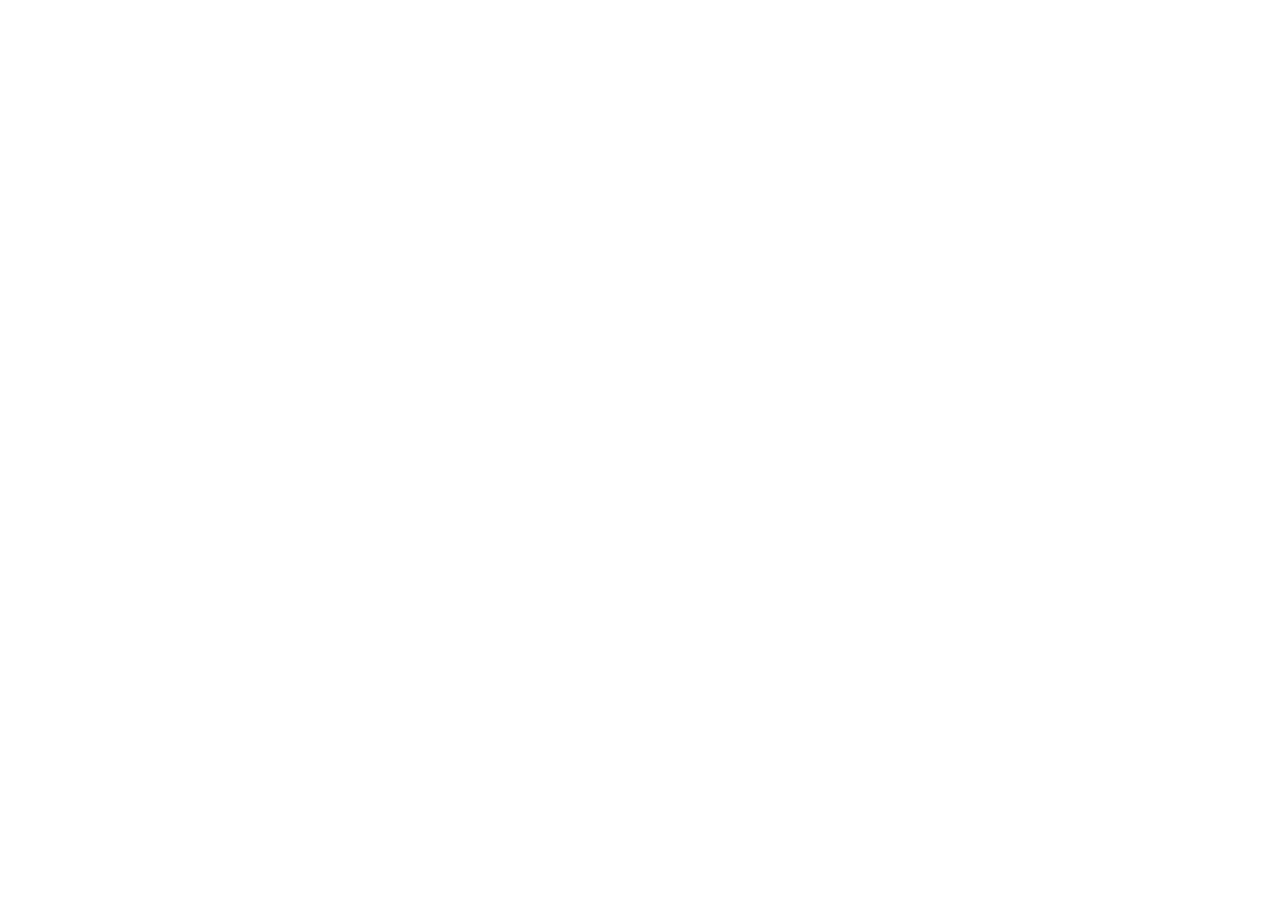
==== index.html @ 3bf23698 "Init : creation du depot, arborescence des fichiers et structure HTML de base" ====
<!DOCTYPE html>
<html lang="fr">

<head>
    <meta charset="UTF-8">
    <meta name="viewport" content="width=device-width, initial-scale=1.0">

    <title>AfriConnect Summit 2026</title>

    <!-- Google Fonts -->
    <link rel="preconnect" href="https://fonts.googleapis.com">
    <link rel="preconnect" href="https://fonts.gstatic.com" crossorigin>

    <link href="https://fonts.googleapis.com/css2?family=Space+Grotesk:wght@400;500;700&family=Inter:wght@300;400;500;600&display=swap" rel="stylesheet">

    <!-- Bootstrap Icons -->
    <link rel="stylesheet"
        href="https://cdn.jsdelivr.net/npm/bootstrap-icons@1.13.1/font/bootstrap-icons.min.css">

    <!-- CSS -->
    <link rel="stylesheet" href="css/style.css">
</head>

<body>

    <!-- Header -->
    <header>

    </header>

    <!-- Contenu principal -->
    <main>

    </main>

    <!-- Footer -->
    <footer>

    </footer>

    <!-- JavaScript -->
    <script src="js/main.js"></script>

</body>

</html>
---- css/style.css ----
/* Feuille de style du projet AfriConnect Summit */
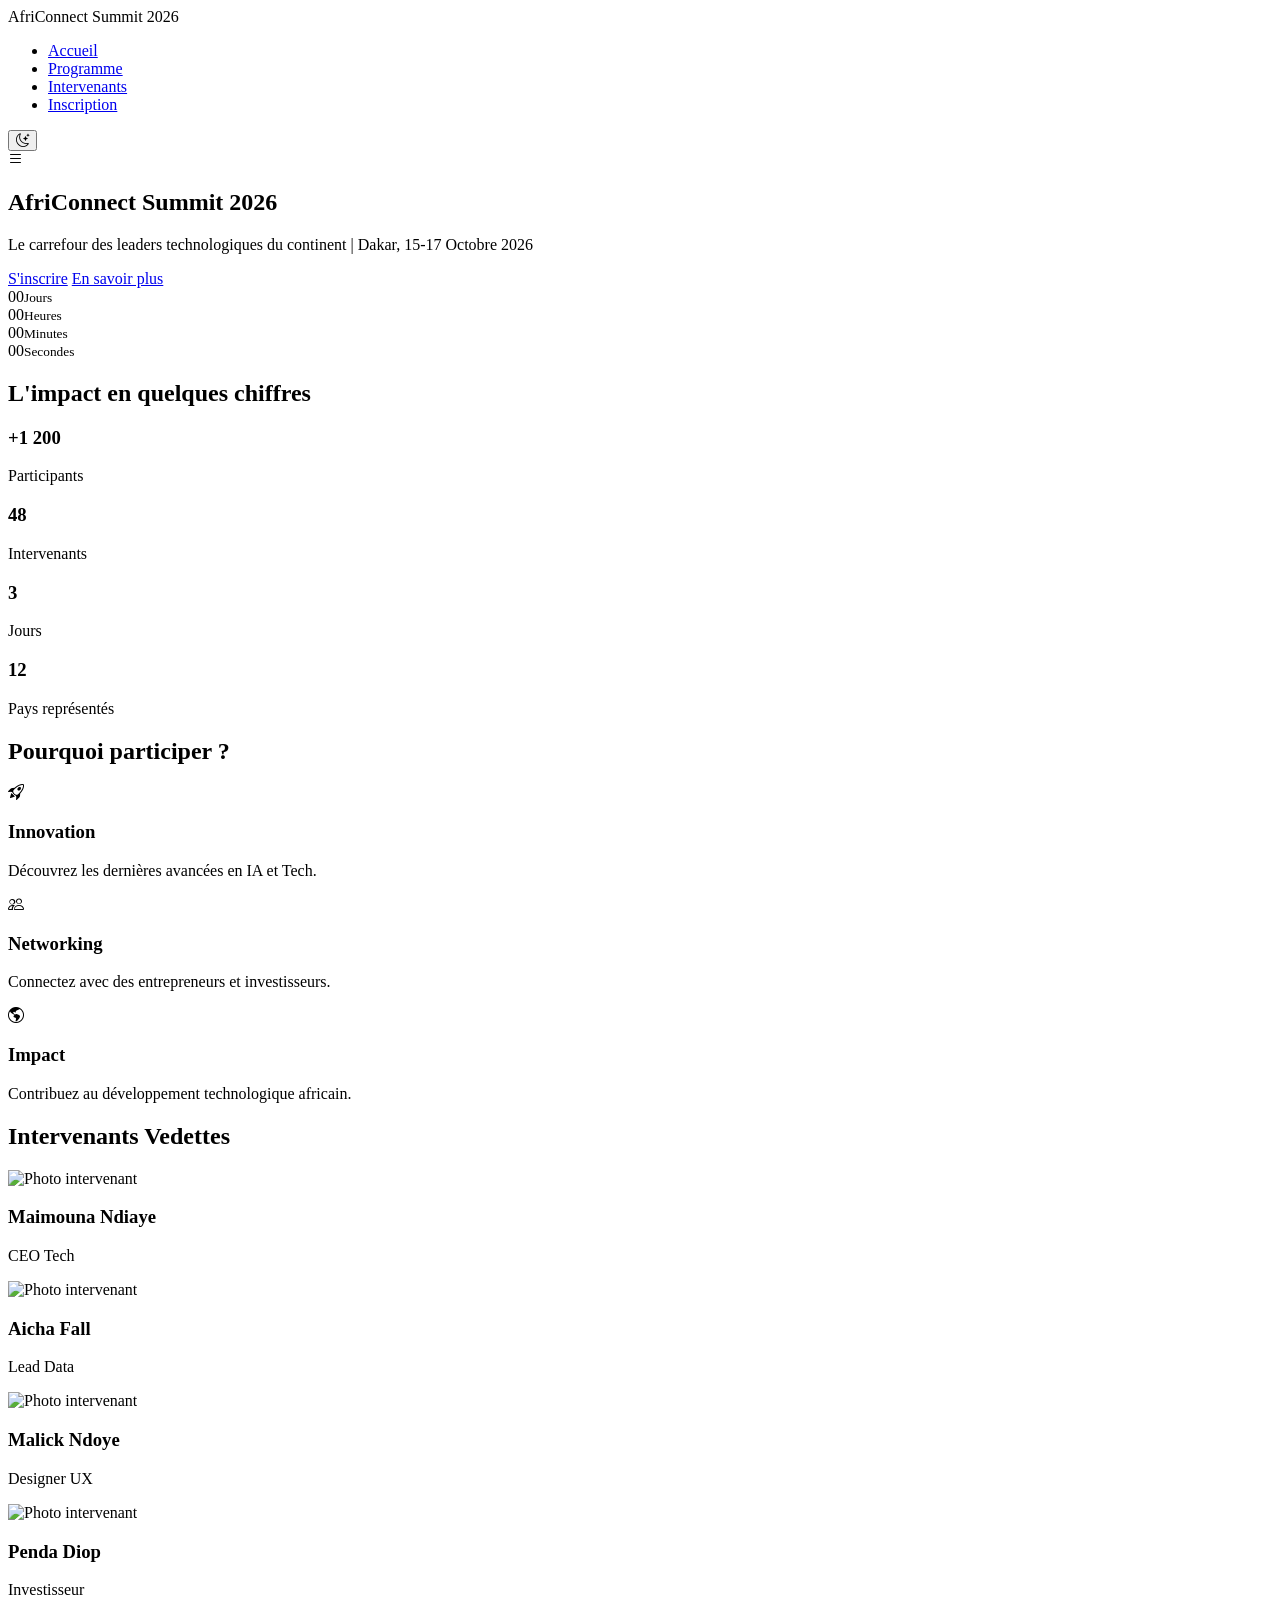
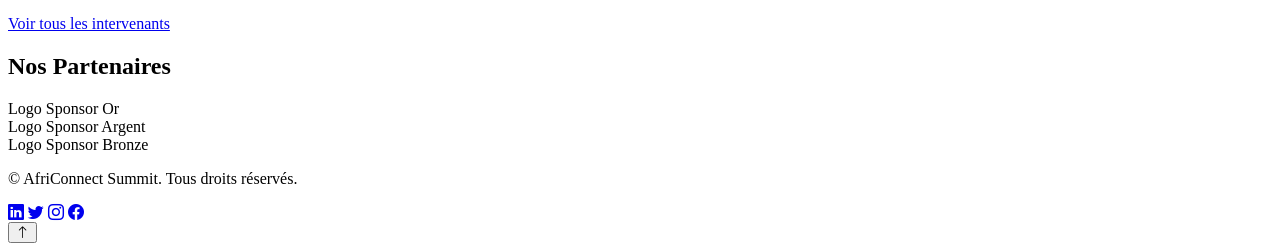
==== commit de4c00c5: "HTML : Structure complete des 4 pages avec section et contenu texte" ====
--- a/index.html
+++ b/index.html
@@ -1,46 +1,117 @@
 <!DOCTYPE html>
 <html lang="fr">
-
 <head>
     <meta charset="UTF-8">
     <meta name="viewport" content="width=device-width, initial-scale=1.0">
-
-    <title>AfriConnect Summit 2026</title>
-
-    <!-- Google Fonts -->
-    <link rel="preconnect" href="https://fonts.googleapis.com">
-    <link rel="preconnect" href="https://fonts.gstatic.com" crossorigin>
-
-    <link href="https://fonts.googleapis.com/css2?family=Space+Grotesk:wght@400;500;700&family=Inter:wght@300;400;500;600&display=swap" rel="stylesheet">
-
-    <!-- Bootstrap Icons -->
-    <link rel="stylesheet"
-        href="https://cdn.jsdelivr.net/npm/bootstrap-icons@1.13.1/font/bootstrap-icons.min.css">
-
-    <!-- CSS -->
+    <title>AfriConnect Summit 2026 | Accueil</title>
+    
+    <link href="https://fonts.googleapis.com/css2?family=Inter:wght@400;700&display=swap" rel="stylesheet">
+    
+    <link rel="stylesheet" href="https://cdn.jsdelivr.net/npm/bootstrap-icons@1.13.1/font/bootstrap-icons.min.css">
+    
     <link rel="stylesheet" href="css/style.css">
 </head>
-
 <body>
 
-    <!-- Header -->
     <header>
-
+        <nav>
+            <div class="logo">AfriConnect Summit 2026</div>
+            <ul class="nav-links">
+                <li><a href="index.html">Accueil</a></li>
+                <li><a href="programme.html">Programme</a></li>
+                <li><a href="intervenants.html">Intervenants</a></li>
+                <li><a href="contact.html">Inscription</a></li>
+            </ul>
+            <button id="theme-toggle" aria-label="Basculer le mode sombre"><i class="bi bi-moon-stars"></i></button>
+            <div class="hamburger" aria-label="Menu mobile"><i class="bi bi-list"></i></div>
+        </nav>
     </header>
 
-    <!-- Contenu principal -->
     <main>
+        <section id="hero">
+            <h1>AfriConnect Summit 2026</h1>
+            <p>Le carrefour des leaders technologiques du continent | Dakar, 15-17 Octobre 2026</p>
+            <div class="cta-group">
+                <a href="contact.html" class="btn">S'inscrire</a>
+                <a href="#about" class="btn-outline">En savoir plus</a>
+            </div>
+            <div id="countdown" class="countdown-grid">
+                <div class="time-unit"><span id="days">00</span><small>Jours</small></div>
+                <div class="time-unit"><span id="hours">00</span><small>Heures</small></div>
+                <div class="time-unit"><span id="minutes">00</span><small>Minutes</small></div>
+                <div class="time-unit"><span id="seconds">00</span><small>Secondes</small></div>
+            </div>
+        </section>
 
+        <section id="stats">
+            <h2>L'impact en quelques chiffres</h2>
+            <div class="stats-grid">
+                <article class="stat-item"><h3 data-target="1200">+1 200</h3><p>Participants</p></article>
+                <article class="stat-item"><h3 data-target="48">48</h3><p>Intervenants</p></article>
+                <article class="stat-item"><h3 data-target="3">3</h3><p>Jours</p></article>
+                <article class="stat-item"><h3 data-target="12">12</h3><p>Pays représentés</p></article>
+            </div>
+        </section>
+
+        <section id="about">
+            <h2>Pourquoi participer ?</h2>
+            <div class="about-flex">
+                <article>
+                    <i class="bi bi-rocket-takeoff"></i>
+                    <h3>Innovation</h3>
+                    <p>Découvrez les dernières avancées en IA et Tech.</p>
+                </article>
+                <article>
+                    <i class="bi bi-people"></i>
+                    <h3>Networking</h3>
+                    <p>Connectez avec des entrepreneurs et investisseurs.</p>
+                </article>
+                <article>
+                    <i class="bi bi-globe-americas"></i>
+                    <h3>Impact</h3>
+                    <p>Contribuez au développement technologique africain.</p>
+                </article>
+            </div>
+        </section>
+
+        <section id="speakers">
+            <h2>Intervenants Vedettes</h2>
+            <div class="speakers-grid">
+                <article class="speaker-card"><img src="images/spk1.jpg" alt="Photo intervenant"><h3>Maimouna Ndiaye</h3><p>CEO Tech</p></article>
+                <article class="speaker-card"><img src="images/spk2.jpg" alt="Photo intervenant"><h3>Aicha Fall</h3><p>Lead Data</p></article>
+                <article class="speaker-card"><img src="images/spk3.jpg" alt="Photo intervenant"><h3>Malick Ndoye</h3><p>Designer UX</p></article>
+                <article class="speaker-card"><img src="images/spk4.jpg" alt="Photo intervenant"><h3>Penda Diop</h3><p>Investisseur</p></article>
+            </div>
+            <a href="intervenants.html" class="btn">Voir tous les intervenants</a>
+        </section>
+
+        <section id="sponsors">
+            <h2>Nos Partenaires</h2>
+            <div class="sponsors-list">
+                <div class="level-gold">Logo Sponsor Or</div>
+                <div class="level-silver">Logo Sponsor Argent</div>
+                <div class="level-bronze">Logo Sponsor Bronze</div>
+            </div>
+        </section>
     </main>
 
-    <!-- Footer -->
     <footer>
+    <div class="footer-content">
+        <p>&copy; <span id="year"></span> AfriConnect Summit. Tous droits réservés.</p>
+        
+        <div class="social-links">
+            <a href="#"><i class="bi bi-linkedin" aria-label="LinkedIn"></i></a>
+            <a href="#"><i class="bi bi-twitter" aria-label="Twitter"></i></a>
+            <a href="#"><i class="bi bi-instagram" aria-label="Instagram"></i></a>
+            <a href="#"><i class="bi bi-facebook" aria-label="Facebook"></i></a>
+        </div>
+        
+        <button id="back-to-top" aria-label="Retour en haut">
+            <i class="bi bi-arrow-up"></i>
+        </button>
+    </div>
+</footer>
 
-    </footer>
-
-    <!-- JavaScript -->
     <script src="js/main.js"></script>
-
 </body>
-
 </html>
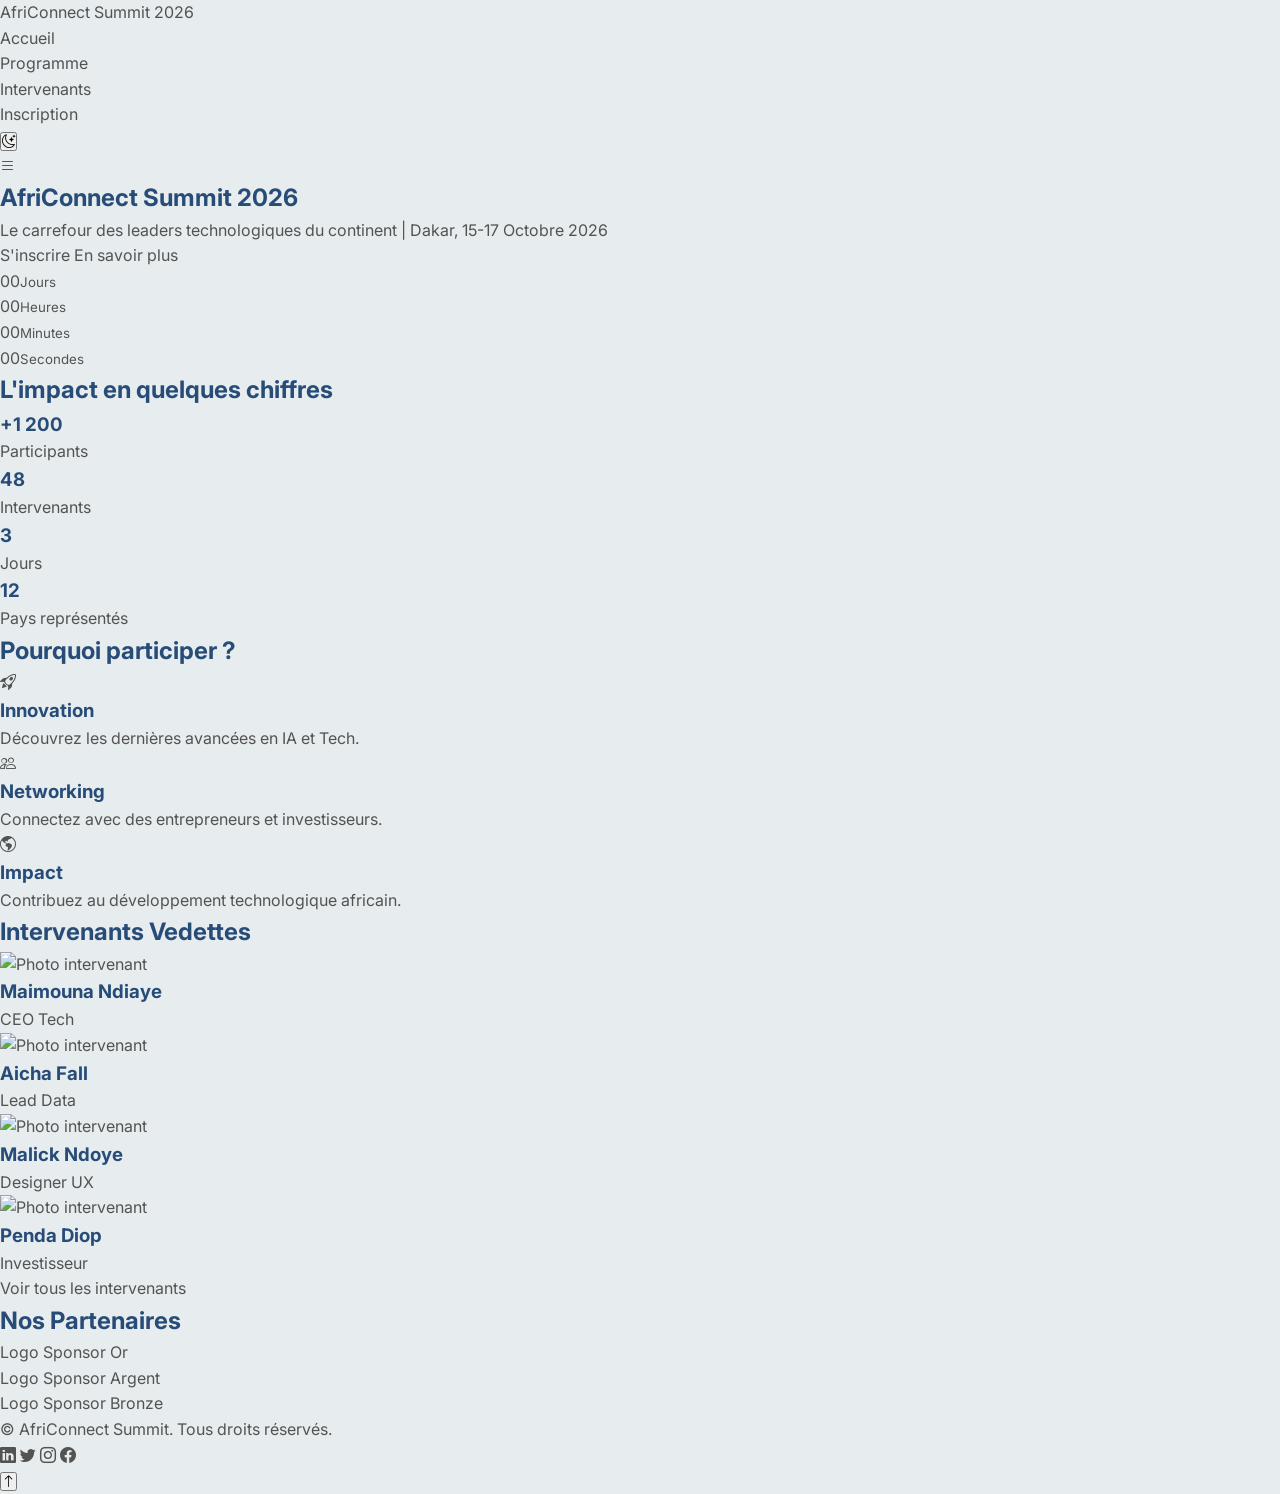
==== commit 240109c9: "css : Configuration du design système (Variables, Reset, Typographie)" ====
--- a/index.html
+++ b/index.html
@@ -5,7 +5,9 @@
     <meta name="viewport" content="width=device-width, initial-scale=1.0">
     <title>AfriConnect Summit 2026 | Accueil</title>
     
-    <link href="https://fonts.googleapis.com/css2?family=Inter:wght@400;700&display=swap" rel="stylesheet">
+    <link rel="preconnect" href="https://fonts.googleapis.com">
+<link rel="preconnect" href="https://fonts.gstatic.com" crossorigin>
+<link href="https://fonts.googleapis.com/css2?family=Inter:wght@400;600&family=Outfit:wght@400;700&display=swap" rel="stylesheet">
     
     <link rel="stylesheet" href="https://cdn.jsdelivr.net/npm/bootstrap-icons@1.13.1/font/bootstrap-icons.min.css">
     
--- a/css/style.css
+++ b/css/style.css
@@ -1 +1,46 @@
-/* Feuille de style du projet AfriConnect Summit */+
+/* 1. VARIABLES : Centralisation des couleurs et styles */
+:root {
+    --primary-color: #a3cef1;    /* Bleu principal (carte)*/
+    --secondary-color: #274C77;  /* Gris très foncé (titres) */
+    --text-color: #535452;       /* Gris texte standard */
+    --bg-color: #e7ecef;         /* Fond page */
+   --rayon-bordure: 20px;       /* Arrondi des éléments */
+    --font-heading: 'Outfit', sans-serif;
+    --font-body: 'Inter', sans-serif;
+}
+
+/* 2. RESET CSS : Nettoyage des comportements par défaut */
+* {
+    margin: 0;
+    padding: 0;
+    box-sizing: border-box;
+}
+
+/* 3. TYPOGRAPHIE & BASE : Style global du site */
+body {
+    font-family: var(--font-body);
+    color: var(--text-color);
+    background-color: var(--bg-color);
+    line-height: 1.6;
+}
+
+h1, h2, h3 {
+    color: var(--secondary-color);
+}
+
+ul {
+    list-style: none;
+}
+
+a {
+    text-decoration: none;
+    color: inherit;
+}
+
+/* 4. UTILS : Container pour centrer le contenu proprement */
+.container {
+    max-width: 1200px;
+    margin: 0 auto;
+    padding: 0 20px;
+}
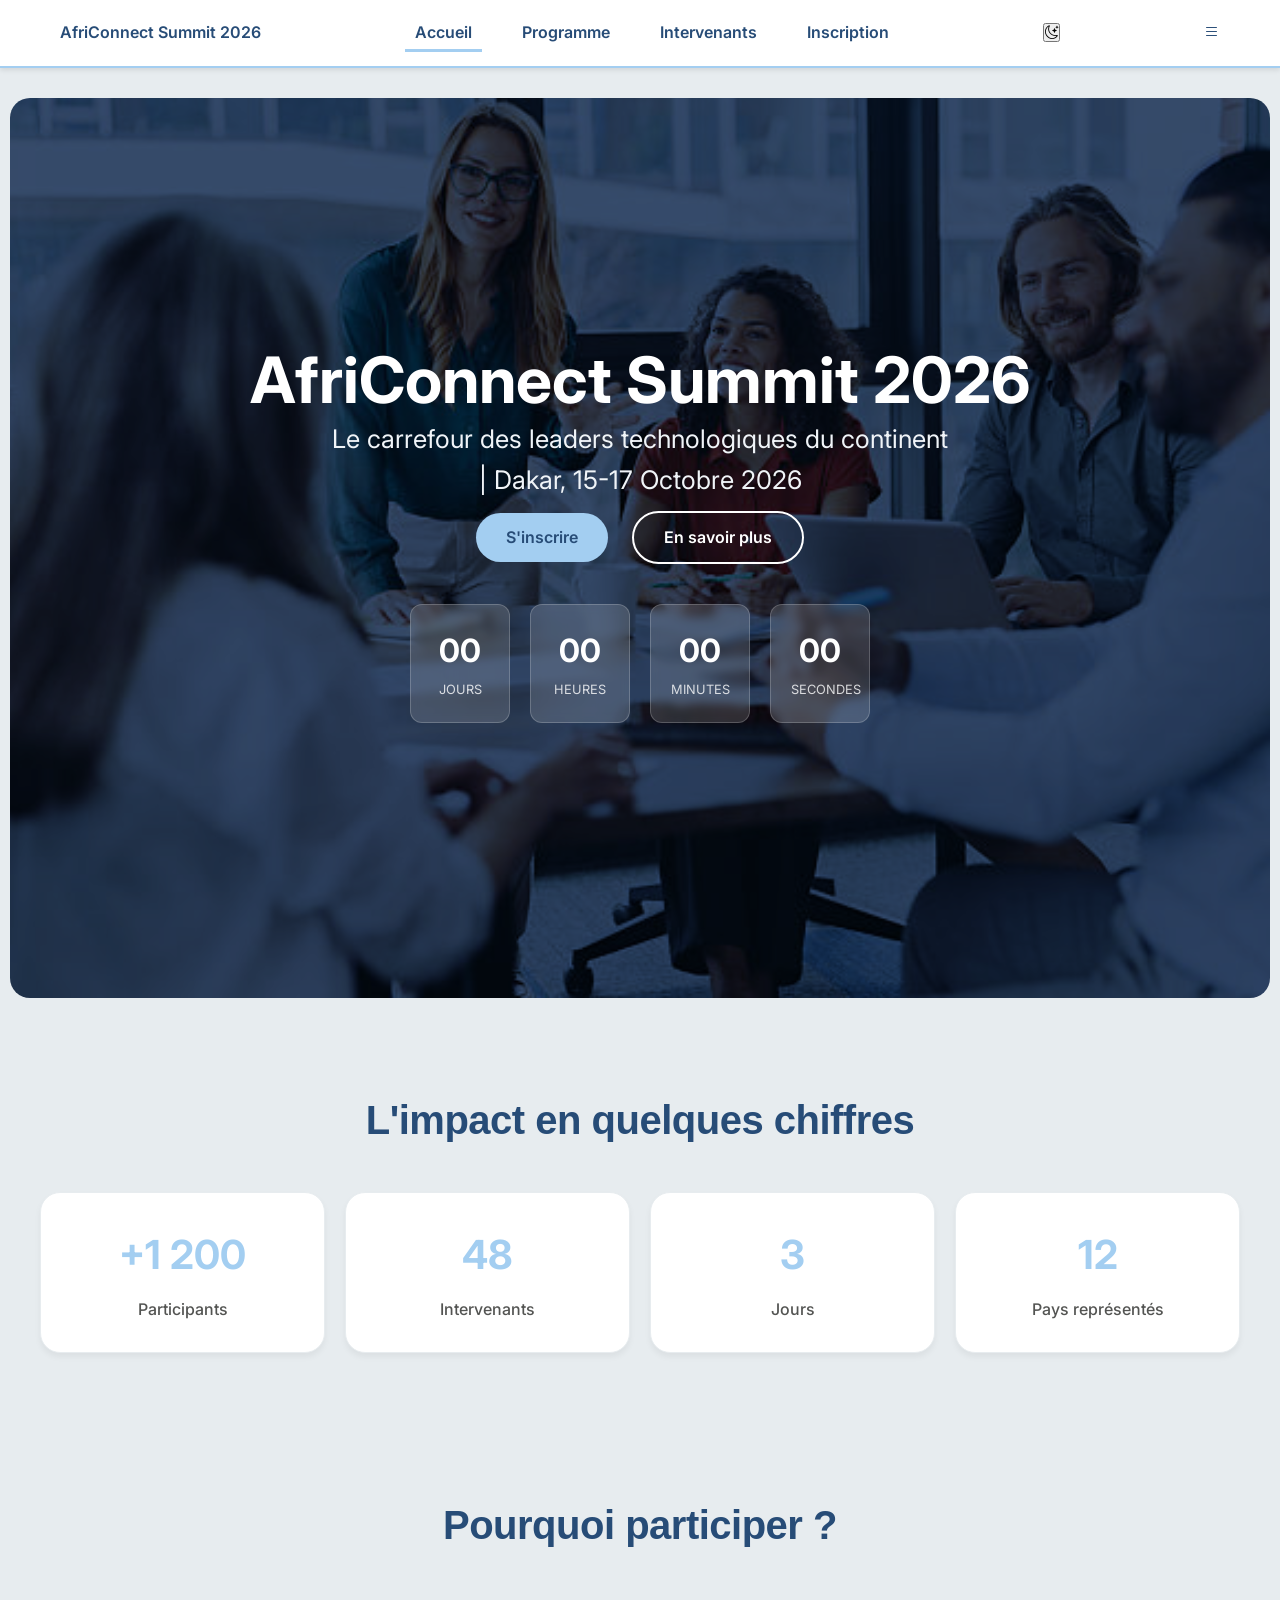
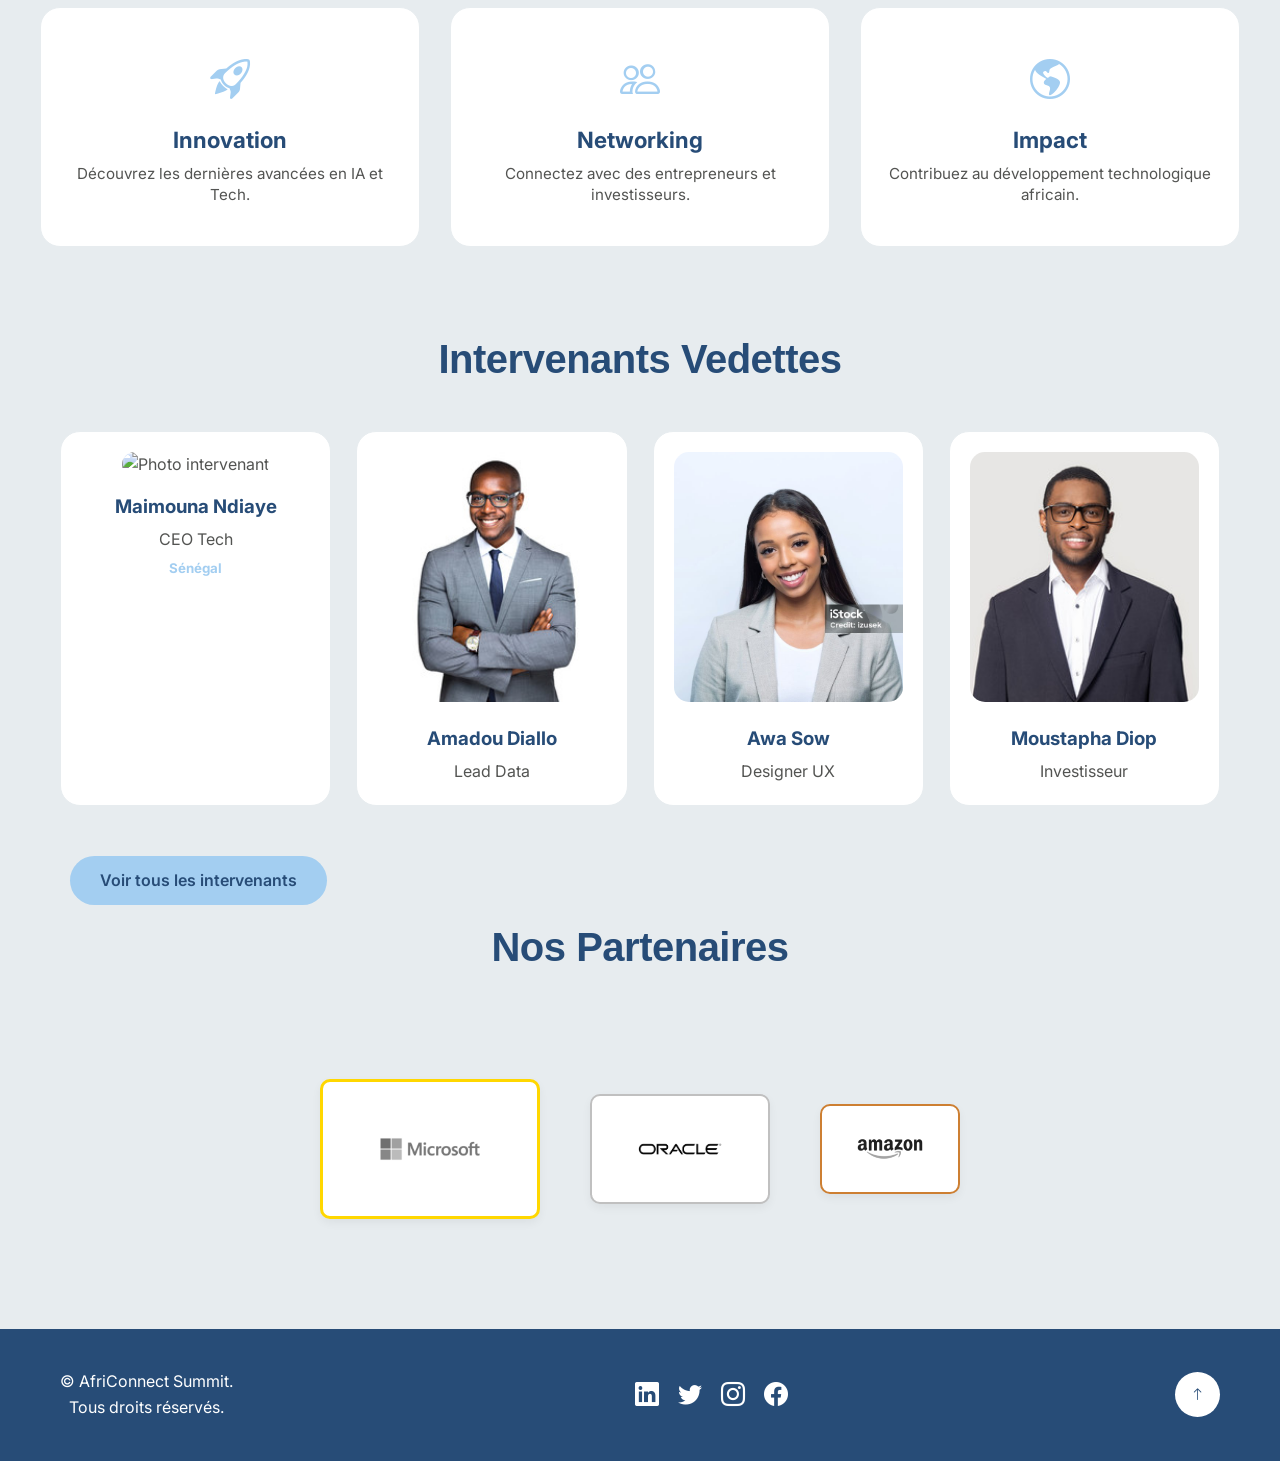
==== commit 5a13d5f9: "css : Mise en page de la page d'accueil (navbar,hero,section,footer)" ====
--- a/index.html
+++ b/index.html
@@ -16,10 +16,10 @@
 <body>
 
     <header>
-        <nav>
+        <nav class="container">
             <div class="logo">AfriConnect Summit 2026</div>
             <ul class="nav-links">
-                <li><a href="index.html">Accueil</a></li>
+                <li><a href="index.html" class="active">Accueil</a></li>
                 <li><a href="programme.html">Programme</a></li>
                 <li><a href="intervenants.html">Intervenants</a></li>
                 <li><a href="contact.html">Inscription</a></li>
@@ -30,9 +30,9 @@
     </header>
 
     <main>
-        <section id="hero">
+        <section class="hero" >
             <h1>AfriConnect Summit 2026</h1>
-            <p>Le carrefour des leaders technologiques du continent | Dakar, 15-17 Octobre 2026</p>
+            <p>Le carrefour des leaders technologiques du continent <br>| Dakar, 15-17 Octobre 2026</p>
             <div class="cta-group">
                 <a href="contact.html" class="btn">S'inscrire</a>
                 <a href="#about" class="btn-outline">En savoir plus</a>
@@ -45,7 +45,7 @@
             </div>
         </section>
 
-        <section id="stats">
+        <section id="stats" class="container">
             <h2>L'impact en quelques chiffres</h2>
             <div class="stats-grid">
                 <article class="stat-item"><h3 data-target="1200">+1 200</h3><p>Participants</p></article>
@@ -54,8 +54,9 @@
                 <article class="stat-item"><h3 data-target="12">12</h3><p>Pays représentés</p></article>
             </div>
         </section>
+<!-- Pourquoi participer -->
 
-        <section id="about">
+        <section id="about" class="container">
             <h2>Pourquoi participer ?</h2>
             <div class="about-flex">
                 <article>
@@ -76,41 +77,49 @@
             </div>
         </section>
 
-        <section id="speakers">
+<!--Intervenants Vedettes-->
+        <section id="speakers" class="container">
             <h2>Intervenants Vedettes</h2>
             <div class="speakers-grid">
-                <article class="speaker-card"><img src="images/spk1.jpg" alt="Photo intervenant"><h3>Maimouna Ndiaye</h3><p>CEO Tech</p></article>
-                <article class="speaker-card"><img src="images/spk2.jpg" alt="Photo intervenant"><h3>Aicha Fall</h3><p>Lead Data</p></article>
-                <article class="speaker-card"><img src="images/spk3.jpg" alt="Photo intervenant"><h3>Malick Ndoye</h3><p>Designer UX</p></article>
-                <article class="speaker-card"><img src="images/spk4.jpg" alt="Photo intervenant"><h3>Penda Diop</h3><p>Investisseur</p></article>
+                <article class="speaker-card"><img src="images/maimounaNdiaye.jpg" alt="Photo intervenant"><h3>Maimouna Ndiaye</h3><p>CEO Tech</p><small>Sénégal</small></article>
+                <article class="speaker-card"><img src="images/AmadouDiallo.jpg" alt="Photo intervenant"><h3>Amadou Diallo</h3><p>Lead Data</p></article>
+                <article class="speaker-card"><img src="images/AwaSow.jpg" alt="Photo intervenant"><h3>Awa Sow</h3><p>Designer UX</p></article>
+                <article class="speaker-card"><img src="images/MoustaphaDiop.jpg" alt="Photo intervenant"><h3>Moustapha Diop</h3><p>Investisseur</p></article>
             </div>
             <a href="intervenants.html" class="btn">Voir tous les intervenants</a>
         </section>
-
-        <section id="sponsors">
-            <h2>Nos Partenaires</h2>
-            <div class="sponsors-list">
-                <div class="level-gold">Logo Sponsor Or</div>
-                <div class="level-silver">Logo Sponsor Argent</div>
-                <div class="level-bronze">Logo Sponsor Bronze</div>
-            </div>
-        </section>
+<section id="sponsors" class="container">
+    <h2>Nos Partenaires</h2>
+    <div class="sponsors-flex">
+        <div class="sponsor-item gold"><img src="images/sponsor-gold.png" alt="Or"></div>
+        <div class="sponsor-item silver"><img src="images/sponsor-argent.png" alt="Argent"></div>
+        <div class="sponsor-item bronze"><img src="images/sponsor-bronze.png" alt="Bronze"></div>
+    </div>
+</section>
     </main>
 
     <footer>
-    <div class="footer-content">
-        <p>&copy; <span id="year"></span> AfriConnect Summit. Tous droits réservés.</p>
+    <div class="footer-content container">
         
-        <div class="social-links">
-            <a href="#"><i class="bi bi-linkedin" aria-label="LinkedIn"></i></a>
-            <a href="#"><i class="bi bi-twitter" aria-label="Twitter"></i></a>
-            <a href="#"><i class="bi bi-instagram" aria-label="Instagram"></i></a>
-            <a href="#"><i class="bi bi-facebook" aria-label="Facebook"></i></a>
+        <div class="footer-col">
+            <p>&copy; <span id="year"></span> AfriConnect Summit.<br>Tous droits réservés.</p>
         </div>
-        
-        <button id="back-to-top" aria-label="Retour en haut">
-            <i class="bi bi-arrow-up"></i>
-        </button>
+
+        <div class="footer-col">
+            <div class="social-links">
+                <a href="#"><i class="bi bi-linkedin"></i></a>
+                <a href="#"><i class="bi bi-twitter"></i></a>
+                <a href="#"><i class="bi bi-instagram"></i></a>
+                <a href="#"><i class="bi bi-facebook"></i></a>
+            </div>
+        </div>
+
+        <div class="footer-col">
+            <button id="back-to-top" aria-label="Retour en haut">
+                <i class="bi bi-arrow-up"></i>
+            </button>
+        </div>
+
     </div>
 </footer>
 
--- a/css/style.css
+++ b/css/style.css
@@ -1,4 +1,3 @@
-
 /* 1. VARIABLES : Centralisation des couleurs et styles */
 :root {
     --primary-color: #a3cef1;    /* Bleu principal (carte)*/
@@ -41,6 +40,440 @@
 /* 4. UTILS : Container pour centrer le contenu proprement */
 .container {
     max-width: 1200px;
+    margin: 0 auto; /* C'est cette ligne qui centre tout ! */
+    padding: 0 20px; /* C'est cette ligne qui évite que le texte colle au bord sur mobile */
+}
+/* COMMIT 4 : Mise en page complète (Header, Sections, Grilles) */
+
+/* 1. LAYOUT : Centrage automatique */
+.container {
+    max-width: 1200px;
     margin: 0 auto;
     padding: 0 20px;
+}
+
+/* 2. HEADER : Menu horizontal */
+header {
+    background:  white;
+    Color: var(--secondary-color);
+    padding: 20px 0;
+    box-shadow: 0 2px 5px rgba(0,0,0,0.1);
+}
+
+header nav {
+    display: flex;
+    justify-content: space-between;
+    align-items: center;
+    font-weight: 600;
+}
+header {
+    border-bottom: 2px solid var(--primary-color);
+}
+
+.nav-links {
+    display: flex;
+    gap: 30px;
+}
+.nav-links a {
+    position: relative;
+    padding: 10px;
+    z-index: 1;
+}
+
+.nav-links a::before {
+    content: "";
+    position: absolute;
+    bottom: 0;
+    left: 0;
+    width: 0%; /* Au repos, le trait est invisible */
+    height: 3px;
+    background-color: var(--primary-color);
+    transition: width 0.4s ease; /* L'animation est fluide */
+}
+
+.nav-links a:hover::before, 
+.nav-links a.active::before {
+    width: 100%; /* Le trait s'étend sur toute la largeur */
+}
+/* 3. HERO : Bannière principale */
+.hero {
+    /* 1. L'image de fond */
+    background-image: url('../images/image9.jpg'); /* Mets ici le chemin vers l' image */
+    background-size: cover;          /* L'image couvre tout l'espace sans être déformée */
+    background-position: center;     /* Centre l'image dans le bloc */
+    background-repeat: no-repeat;
+    
+    /* 2. Assombrir l'image pour que le texte blanc soit lisible */
+    background-blend-mode: overlay;
+    background-color: rgba(10, 23, 43, 0.85); /* le bleu sombre, 70% d'opacité */
+    
+    /* 3. Hauteur plein écran */
+    min-height: 100vh;
+    display: flex;
+    flex-direction: column;
+    justify-content: center;
+    align-items: center;
+    color: white;
+    text-align: center;
+    margin: 30px  10px;
+    border-radius: 20px;
+}
+
+.hero h1 {
+    font-size: 4rem;     /* Un titre bien grand pour l'impact */
+    color: white;        /* En blanc pour contraster avec le bleu */
+    margin-bottom: 0;
+     line-height: 1.2;  /* Pour que le titre ne soit pas trop serré */
+}
+
+.hero p {
+    color: #f0f4f8;      /* Un blanc cassé pour le sous-titre, c'est plus doux */
+    font-size: 1.6rem;
+}
+
+/* 4. GRILLES : Alignement horizontal des éléments */
+
+/* Stats (4 colonnes) */
+.stats-grid {
+    display: grid;
+    grid-template-columns: repeat(4, 1fr);
+    gap: 20px;
+    margin-top: 20px;
+}
+
+/* Pourquoi participer (3 colonnes) */
+.about-flex {
+    display: grid;
+    grid-template-columns: repeat(3, 1fr);
+    gap: 30px;
+}
+
+/* Intervenants (4 colonnes) */
+.speakers-grid {
+    display: grid;
+    grid-template-columns: repeat(4, 1fr);
+    gap: 20px;
+    margin: 20px 0;
+}
+.speakers-grid img {
+    width: 100%;
+    border-radius: var(--rayon-bordure);
+}
+
+/* 5. FOOTER */
+footer {
+    background-color: var(--secondary-color);
+    color: white;
+    padding: 40px 0;
+    text-align: center;
+}
+/* Style commun aux deux boutons */
+.btn, .btn-outline {
+    display: inline-block;
+    padding: 12px 30px;
+    margin: 10px;
+    border-radius: 30px; /* C'est ce qui fait la forme arrondie */
+    text-decoration: none;
+    font-weight: 600;
+    transition: 0.3s; /* Rend l'effet de survol fluide */
+}
+
+/* Bouton "S'inscrire" (Plein) */
+.btn {
+    background-color: var(--primary-color);
+    color: var(--secondary-color);
+    
+}
+
+/* Effet au survol pour le bouton plein */
+.btn:hover {
+    background-color: var(--secondary-color);
+    color: white;
+    transform: translateY(-3px); /* Le bouton monte légèrement au survol */
+}
+
+/* Bouton "En savoir plus" (Contour uniquement) */
+.btn-outline {
+    background-color: transparent;
+    border: 2px solid white;
+    color: white;
+}
+
+/* Effet au survol pour le bouton contour */
+.btn-outline:hover {
+    background-color: white;
+    color: var(--secondary-color);
+}
+/* Conteneur principal du compteur */
+.countdown-grid {
+    display: flex;
+    justify-content: center; /* Centre les éléments */
+    gap: 20px;               /* Espace entre les 4 blocs */
+    margin: 30px 0;          /* Espace en haut et en bas */
+}
+
+/* Chaque bloc individuel (00 Jours, etc.) */
+.time-unit {
+    background: rgba(255, 255, 255, 0.15); /* Fond semi-transparent élégant */
+    backdrop-filter: blur(5px);            /* Effet de verre dépoli */
+    padding: 20px;
+    border-radius: 12px;
+    text-align: center;
+    width: 100px;                          /* Largeur fixe pour que ce soit aligné */
+    border: 1px solid rgba(255, 255, 255, 0.2);
+}
+
+/* Le chiffre (ex: 00) */
+.time-unit span {
+    display: block;
+    font-size: 2rem;
+    font-weight: bold;
+    color: white;
+}
+
+/* Le texte en dessous (ex: Jours) */
+.time-unit small {
+    font-size: 0.8rem;
+    color: rgba(255, 255, 255, 0.8);
+    text-transform: uppercase;
+}
+/* 1. Titre de section */
+#stats {
+    padding: 60px 0;
+    text-align: center;
+}
+
+#stats h2 {
+    margin-bottom: 40px;
+    font-size: 2.5rem;
+}
+
+/* 2. La grille */
+.stats-grid {
+    display: grid;
+    grid-template-columns: repeat(4, 1fr); /* 4 colonnes */
+    gap: 20px;
+}
+
+/* 3. Les cartes (stat-item) */
+.stat-item {
+    background: white;
+    padding: 30px;
+    border-radius: var(--rayon-bordure);
+    border: 1px solid #e7ecef;
+    box-shadow: 0 4px 6px rgba(0,0,0,0.05);
+    transition: transform 0.3s ease;
+}
+
+.stat-item:hover {
+    transform: translateY(-10px);
+    border-color: var(--primary-color);
+}
+
+.stat-item h3 {
+    font-size: 2.5rem;
+    color: var(--primary-color);
+    margin-bottom: 10px;
+}
+
+.stat-item p {
+    font-size: 1rem;
+    color: var(--text-color);
+    font-weight: 500;
+}
+/* Style pour la section Pourquoi Participer */
+#about {
+    padding: 80px 0;
+    text-align: center;
+}
+
+#about h2 {
+    margin-bottom: 50px;
+}
+
+/* La mise en page Flexbox */
+.about-flex {
+    display: flex;
+    justify-content: space-between;
+    gap: 30px;
+}
+
+/* Chaque carte */
+.about-flex article {
+    flex: 1; /* Chaque carte prend 1/3 de l'espace */
+    padding: 40px 20px;
+    background: white;
+    border-radius: var(--rayon-bordure);
+    border: 1px solid #e7ecef;
+    transition: 0.3s;
+}
+
+/* Style des icônes Bootstrap */
+.about-flex article i {
+    font-size: 3rem;
+    color: var(--primary-color);
+    margin-bottom: 20px;
+    display: block;
+}
+
+/* Effet au survol */
+.about-flex article:hover {
+    transform: translateY(-10px);
+    box-shadow: 0 15px 30px rgba(0,0,0,0.1);
+    border-color: var(--primary-color);
+}
+h2 {
+    font-family: var(--font-heading); /* Utilise la police de titres */
+    font-size: 2.5rem;               /* Augmente la taille (40px) */
+    color: var(--secondary-color);   /* Utilise la couleur de titre */
+    text-align: center;              /* Assure le centrage */
+    margin-bottom: 40px;             /* Donne de l'espace sous le titre */
+    letter-spacing: -0.5px;          /* Un rendu plus moderne et serré */
+}
+/* 1. Style des icônes : On réduit la marge du bas pour remonter le titre */
+.about-flex article i {
+    font-size: 2.5rem; /* Un tout petit peu plus petit pour mieux s'intégrer */
+    color: var(--primary-color);
+    margin-bottom: 10px; /* Réduit de 20px à 10px pour coller au h3 */
+    display: block;
+}
+
+/* 2. Style du h3 : On l'agrandit pour qu'il soit plus percutant */
+.about-flex article h3 {
+    font-size: 1.4rem; /* Augmenté pour donner plus de poids */
+    color: var(--secondary-color);
+    margin-bottom: 5px; /* Très peu d'espace avec le paragraphe en dessous */
+}
+
+/* 3. Style du paragraphe : On ajuste la hauteur de ligne */
+.about-flex article p {
+    font-size: 0.95rem;
+    line-height: 1.4; /* Plus serré pour un look plus compact */
+    color: var(--text-color);
+}
+/* Grille de 4 colonnes */
+.speakers-grid {
+    display: grid;
+    grid-template-columns: repeat(4, 1fr);
+    gap: 25px;
+    margin: 40px 0;
+}
+
+/* Style de la carte */
+.speaker-card {
+    background: white;
+    padding: 20px;
+    border-radius: var(--rayon-bordure);
+    text-align: center;
+    border: 1px solid #e7ecef;
+    transition: 0.3s;
+}
+
+/* Effet Hover (Zoom léger et ombre) */
+.speaker-card:hover {
+    transform: scale(1.05);
+    box-shadow: 0 15px 30px rgba(0,0,0,0.1);
+}
+
+/* Images arrondies */
+.speaker-card img {
+    width: 100%;
+    height: 250px;
+    object-fit: cover; /* Important pour que l'image ne soit pas déformée */
+    border-radius: 15px;
+    margin-bottom: 15px;
+}
+
+/* Typographie */
+.speaker-card h3 { margin-bottom: 5px; }
+.speaker-card small { 
+    color: var(--primary-color); 
+    font-weight: bold;
+    display: block;
+    margin-top: 5px;
+}
+/* Container de la liste */
+.sponsors-list {
+    display: flex;
+    justify-content: center;
+    align-items: center;
+    gap: 50px; /* Espace entre les logos */
+    padding: 60px 0;
+}
+
+/* Style commun des logos */
+.sponsors-flex {
+    display: flex;
+    justify-content: center;
+    align-items: center; /* Aligne les logos au milieu */
+    gap: 50px;
+    padding: 60px 0;
+}
+
+.sponsor-item {
+    display: flex;
+    justify-content: center;
+    align-items: center;
+    background: #fff;
+    border-radius: 10px;
+    box-shadow: 0 4px 10px rgba(0,0,0,0.05);
+}
+
+/* Différenciation des tailles */
+.gold { width: 220px; height: 140px; border: 3px solid gold; }
+.gold img { width: 120px; } /* Logo le plus grand */
+
+.silver { width: 180px; height: 110px; border: 2px solid silver; }
+.silver img { width: 90px; } /* Logo moyen */
+
+.bronze { width: 140px; height: 90px; border: 2px solid #cd7f32; }
+.bronze img { width: 70px; } /* Logo le plus petit */
+
+/* Effet pro pour les logos */
+.sponsor-item img {
+    filter: grayscale(100%);
+    transition: 0.3s;
+}
+.sponsor-item:hover img {
+    filter: grayscale(0%);
+    transform: scale(1.1);
+}
+footer {
+    background-color: var(--secondary-color); /* Ton bleu sombre */
+    color: white;
+    padding: 40px 0;
+    margin-top: 50px;
+}
+
+.footer-content {
+    display: flex;
+    justify-content: space-between; /* Espace équitable */
+    align-items: center;            /* Centre tout sur la même ligne */
+    max-width: 1200px;
+    margin: 0 auto;
+    padding: 0 20px;
+}
+
+.social-links a {
+    color: white;
+    font-size: 1.5rem;
+    margin-left: 15px;
+    transition: 0.3s;
+}
+
+.social-links a:hover {
+    color: var(--primary-color); /* Effet au survol */
+}
+
+#back-to-top {
+    background: white;
+    color: var(--secondary-color);
+    border: none;
+    width: 45px;
+    height: 45px;
+    border-radius: 50%;
+    cursor: pointer;
+    display: flex;
+    justify-content: center;
+    align-items: center;
 }
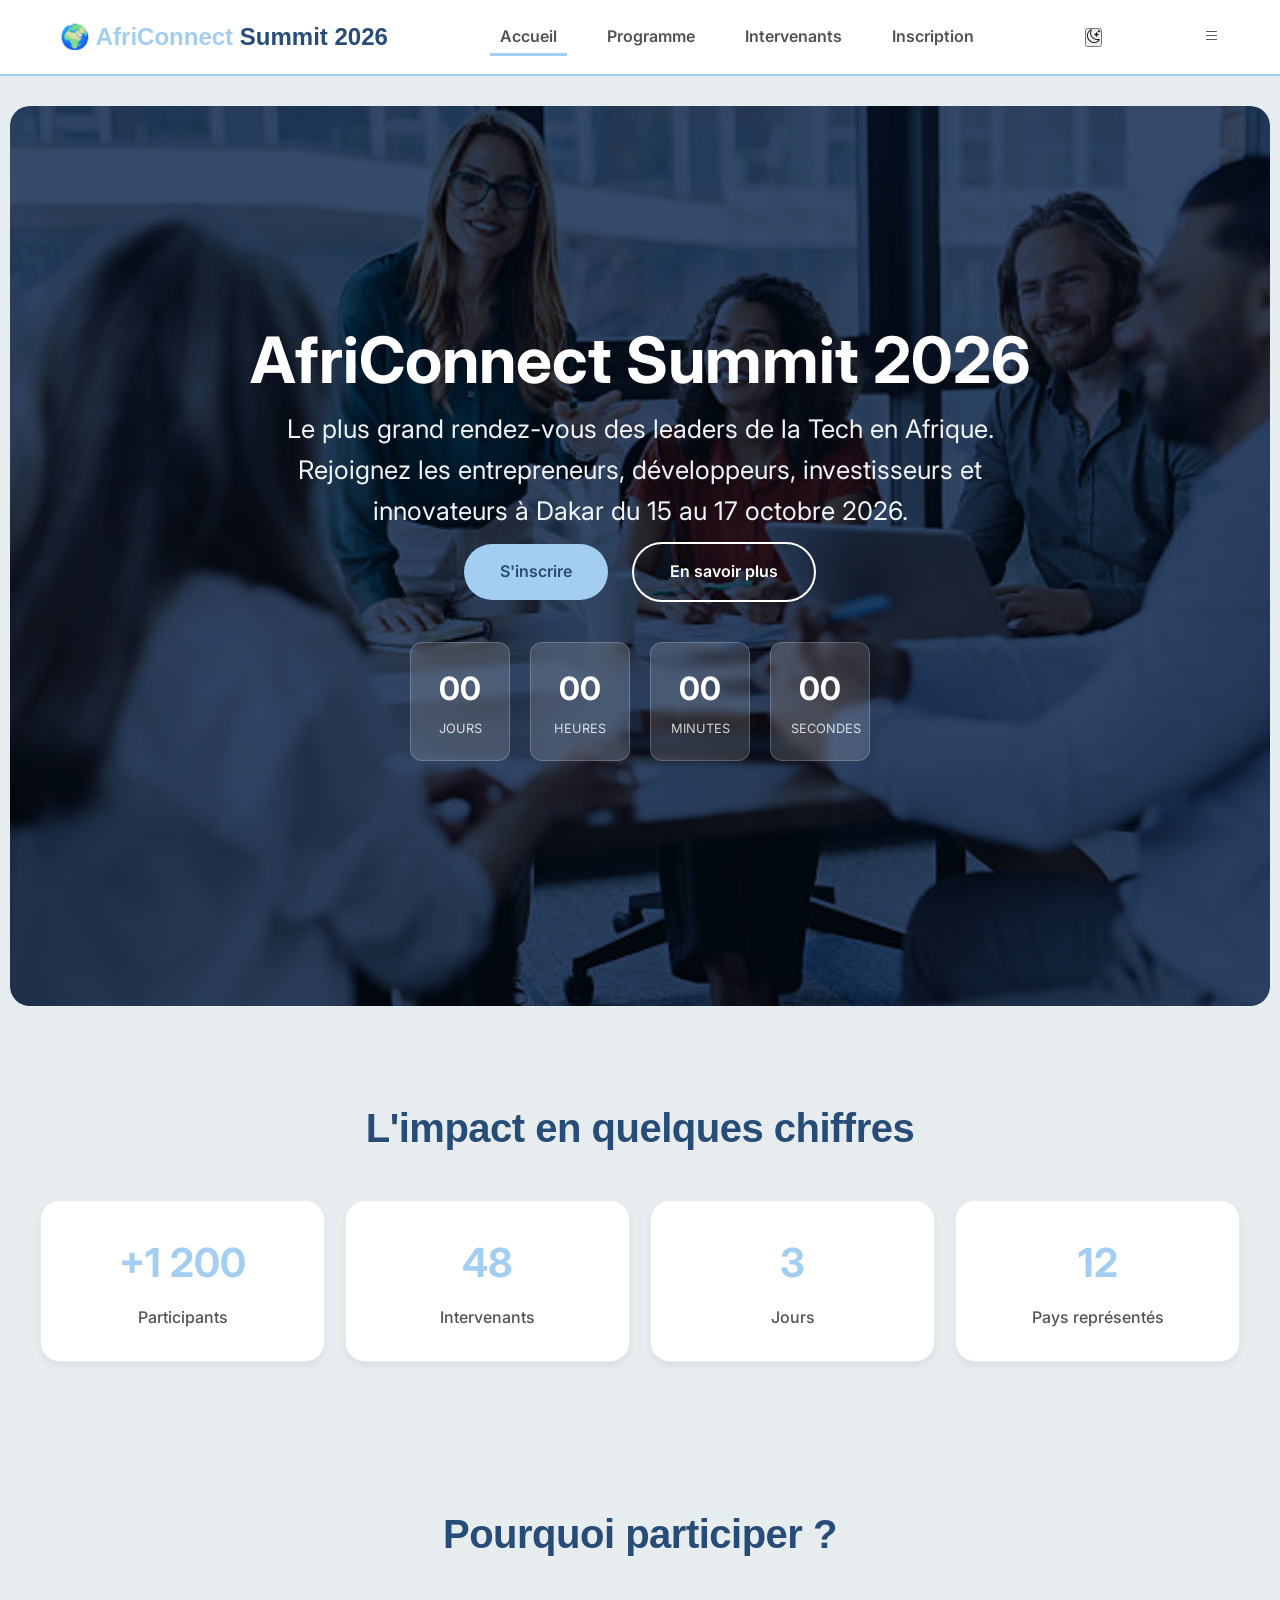
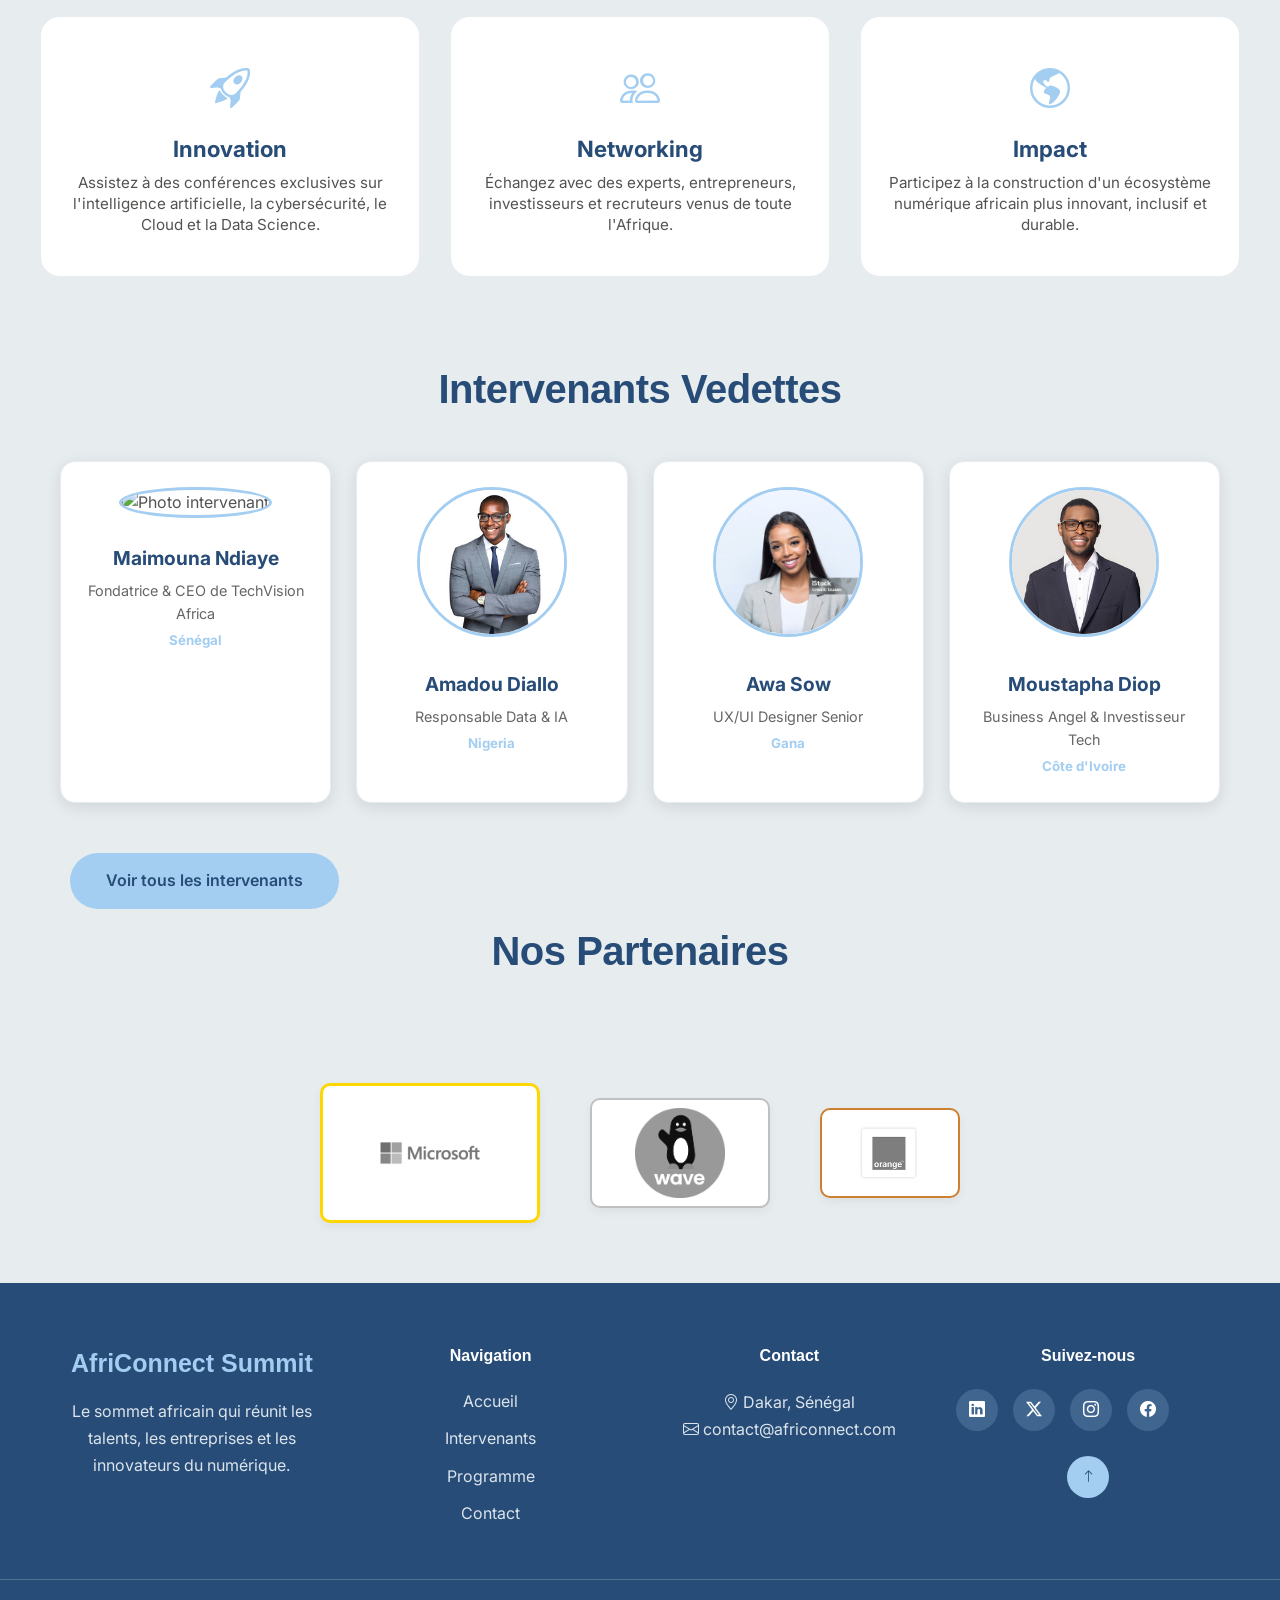
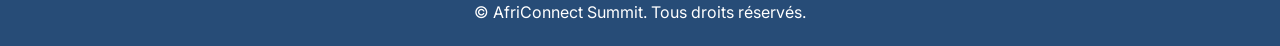
==== commit 8b47a68d: "css : Style des autres pages et responsive" ====
--- a/index.html
+++ b/index.html
@@ -17,7 +17,10 @@
 
     <header>
         <nav class="container">
-            <div class="logo">AfriConnect Summit 2026</div>
+            <div class="logo">
+                🌍 <span class="logo-primary">AfriConnect</span>
+                    <span class="logo-secondary">Summit 2026</span>
+                    </div>
             <ul class="nav-links">
                 <li><a href="index.html" class="active">Accueil</a></li>
                 <li><a href="programme.html">Programme</a></li>
@@ -32,7 +35,9 @@
     <main>
         <section class="hero" >
             <h1>AfriConnect Summit 2026</h1>
-            <p>Le carrefour des leaders technologiques du continent <br>| Dakar, 15-17 Octobre 2026</p>
+            <p>Le plus grand rendez-vous des leaders de la Tech en Afrique.<br>
+                Rejoignez les entrepreneurs, développeurs, investisseurs et <br>innovateurs à Dakar du 15 au 17 octobre 2026.
+                </p>
             <div class="cta-group">
                 <a href="contact.html" class="btn">S'inscrire</a>
                 <a href="#about" class="btn-outline">En savoir plus</a>
@@ -62,17 +67,17 @@
                 <article>
                     <i class="bi bi-rocket-takeoff"></i>
                     <h3>Innovation</h3>
-                    <p>Découvrez les dernières avancées en IA et Tech.</p>
+                    <p>Assistez à des conférences exclusives sur l'intelligence artificielle, la cybersécurité, le Cloud et la Data Science.</p>
                 </article>
                 <article>
                     <i class="bi bi-people"></i>
                     <h3>Networking</h3>
-                    <p>Connectez avec des entrepreneurs et investisseurs.</p>
+                    <p>Échangez avec des experts, entrepreneurs, investisseurs et recruteurs venus de toute l'Afrique.</p>
                 </article>
                 <article>
                     <i class="bi bi-globe-americas"></i>
                     <h3>Impact</h3>
-                    <p>Contribuez au développement technologique africain.</p>
+                    <p>Participez à la construction d'un écosystème numérique africain plus innovant, inclusif et durable.</p>
                 </article>
             </div>
         </section>
@@ -81,10 +86,10 @@
         <section id="speakers" class="container">
             <h2>Intervenants Vedettes</h2>
             <div class="speakers-grid">
-                <article class="speaker-card"><img src="images/maimounaNdiaye.jpg" alt="Photo intervenant"><h3>Maimouna Ndiaye</h3><p>CEO Tech</p><small>Sénégal</small></article>
-                <article class="speaker-card"><img src="images/AmadouDiallo.jpg" alt="Photo intervenant"><h3>Amadou Diallo</h3><p>Lead Data</p></article>
-                <article class="speaker-card"><img src="images/AwaSow.jpg" alt="Photo intervenant"><h3>Awa Sow</h3><p>Designer UX</p></article>
-                <article class="speaker-card"><img src="images/MoustaphaDiop.jpg" alt="Photo intervenant"><h3>Moustapha Diop</h3><p>Investisseur</p></article>
+                <article class="speaker-card"><img src="images/maimounaNdiaye.jpg" alt="Photo intervenant"><h3>Maimouna Ndiaye</h3><p>Fondatrice & CEO de TechVision Africa</p><small>Sénégal</small></article>
+                <article class="speaker-card"><img src="images/AmadouDiallo.jpg" alt="Photo intervenant"><h3>Amadou Diallo</h3><p>Responsable Data & IA</p><small>Nigeria</small></article>
+                <article class="speaker-card"><img src="images/AwaSow.jpg" alt="Photo intervenant"><h3>Awa Sow</h3><p>UX/UI Designer Senior</p><small>Gana</small></article>
+                <article class="speaker-card"><img src="images/MoustaphaDiop.jpg" alt="Photo intervenant"><h3>Moustapha Diop</h3><p>Business Angel & Investisseur Tech</p><small>Côte d'Ivoire</small></article>
             </div>
             <a href="intervenants.html" class="btn">Voir tous les intervenants</a>
         </section>
@@ -100,29 +105,61 @@
 
     <footer>
     <div class="footer-content container">
-        
-        <div class="footer-col">
-            <p>&copy; <span id="year"></span> AfriConnect Summit.<br>Tous droits réservés.</p>
+
+        <!-- Présentation -->
+        <div class="footer-col footer-brand">
+            <h3>AfriConnect Summit</h3>
+            <p>
+                Le sommet africain qui réunit les talents,
+                les entreprises et les innovateurs du numérique.
+            </p>
         </div>
 
+        <!-- Navigation rapide -->
         <div class="footer-col">
+            <h4>Navigation</h4>
+            <ul class="footer-links">
+                <li><a href="index.html">Accueil</a></li>
+                <li><a href="speakers.html">Intervenants</a></li>
+                <li><a href="programme.html">Programme</a></li>
+                <li><a href="contact.html">Contact</a></li>
+            </ul>
+        </div>
+
+        <!-- Contact -->
+        <div class="footer-col">
+            <h4>Contact</h4>
+
+            <p>
+                <i class="bi bi-geo-alt"></i> Dakar, Sénégal
+            </p>
+
+            <p>
+                <i class="bi bi-envelope"></i> contact@africonnect.com
+            </p>
+        </div>
+
+        <!-- Réseaux sociaux -->
+        <div class="footer-col">
+            <h4>Suivez-nous</h4>
             <div class="social-links">
                 <a href="#"><i class="bi bi-linkedin"></i></a>
-                <a href="#"><i class="bi bi-twitter"></i></a>
+                <a href="#"><i class="bi bi-twitter-x"></i></a>
                 <a href="#"><i class="bi bi-instagram"></i></a>
                 <a href="#"><i class="bi bi-facebook"></i></a>
             </div>
-        </div>
-
-        <div class="footer-col">
             <button id="back-to-top" aria-label="Retour en haut">
                 <i class="bi bi-arrow-up"></i>
             </button>
         </div>
-
+    </div>
+    <div class="footer-bottom">
+        <p>
+            &copy; <span id="year"></span> AfriConnect Summit.
+            Tous droits réservés.
+        </p>
     </div>
 </footer>
-
     <script src="js/main.js"></script>
 </body>
 </html>
--- a/css/style.css
+++ b/css/style.css
@@ -1,7 +1,7 @@
 /* 1. VARIABLES : Centralisation des couleurs et styles */
 :root {
     --primary-color: #a3cef1;    /* Bleu principal (carte)*/
-    --secondary-color: #274C77;  /* Gris très foncé (titres) */
+    --secondary-color: #274C77;  /* Bleu foncé (titres) */
     --text-color: #535452;       /* Gris texte standard */
     --bg-color: #e7ecef;         /* Fond page */
    --rayon-bordure: 20px;       /* Arrondi des éléments */
@@ -54,10 +54,12 @@
 
 /* 2. HEADER : Menu horizontal */
 header {
-    background:  white;
-    Color: var(--secondary-color);
-    padding: 20px 0;
-    box-shadow: 0 2px 5px rgba(0,0,0,0.1);
+    background:white;
+    padding:18px 0;
+    position:sticky;
+    top:0;
+    z-index:1000;
+    backdrop-filter:blur(10px);
 }
 
 header nav {
@@ -90,10 +92,22 @@
     background-color: var(--primary-color);
     transition: width 0.4s ease; /* L'animation est fluide */
 }
-
 .nav-links a:hover::before, 
 .nav-links a.active::before {
     width: 100%; /* Le trait s'étend sur toute la largeur */
+}
+.logo{
+    font-size: 1.5rem;
+    font-family: var(--font-heading);
+    font-weight: 700;
+}
+
+.logo-primary{
+    color: var(--primary-color);
+}
+
+.logo-secondary{
+    color: var(--secondary-color);
 }
 /* 3. HERO : Bannière principale */
 .hero {
@@ -122,8 +136,8 @@
 .hero h1 {
     font-size: 4rem;     /* Un titre bien grand pour l'impact */
     color: white;        /* En blanc pour contraster avec le bleu */
-    margin-bottom: 0;
-     line-height: 1.2;  /* Pour que le titre ne soit pas trop serré */
+    margin-bottom: 10px;
+    line-height: 1.2;  /* Pour que le titre ne soit pas trop serré */
 }
 
 .hero p {
@@ -168,14 +182,16 @@
     text-align: center;
 }
 /* Style commun aux deux boutons */
-.btn, .btn-outline {
+.btn,
+.btn-outline {
     display: inline-block;
-    padding: 12px 30px;
+    padding: 15px 36px;
     margin: 10px;
-    border-radius: 30px; /* C'est ce qui fait la forme arrondie */
+    border-radius: 30px;
     text-decoration: none;
+    font-size: 1rem;
     font-weight: 600;
-    transition: 0.3s; /* Rend l'effet de survol fluide */
+    transition: all 0.3s ease;
 }
 
 /* Bouton "S'inscrire" (Plein) */
@@ -439,41 +455,515 @@
     transform: scale(1.1);
 }
 footer {
-    background-color: var(--secondary-color); /* Ton bleu sombre */
-    color: white;
-    padding: 40px 0;
-    margin-top: 50px;
-}
-
+    background: var(--secondary-color);
+    color: white;
+    padding: 60px 0 20px;
+}
 .footer-content {
-    display: flex;
-    justify-content: space-between; /* Espace équitable */
-    align-items: center;            /* Centre tout sur la même ligne */
+    display: grid;
+    grid-template-columns: repeat(4, 1fr);
+    gap: 35px;
+}
+
+
+.footer-col h3 {
+    font-family: var(--font-heading);
+    color: var(--primary-color);
+    font-size: 25px;
+    margin-bottom: 15px;
+}
+.footer-col h4 {
+    font-family: var(--font-heading);
+    color: white;
+    margin-bottom: 20px;
+}
+.footer-col p {
+    color: #dbe4ec;
+    line-height: 1.7;
+    font-family: var(--font-body);
+}
+
+/* Liens */
+.footer-links {
+    list-style: none;
+}
+
+.footer-links li {
+    margin-bottom: 12px;
+}
+
+.footer-links a {
+    color: #dbe4ec;
+    text-decoration: none;
+    transition: 0.3s;
+}
+
+.footer-links a:hover {
+    color: var(--primary-color);
+}
+
+/* Réseaux sociaux */
+.social-links {
+    display: flex;
+    gap: 15px;
+}
+
+.social-links a {
+    width: 42px;
+    height: 42px;
+    border-radius: 50%;
+    background: rgba(163,206,241,0.2);
+    display: flex;
+    justify-content: center;
+    align-items: center;
+    color: white;
+    transition: 0.3s;
+}
+
+.social-links a:hover {
+    background: var(--primary-color);
+    color: var(--secondary-color);
+    transform: translateY(-4px);
+}
+
+/* Bouton retour haut */
+#back-to-top {
+    margin-top: 25px;
+    width: 42px;
+    height: 42px;
+    border-radius: 50%;
+    border: none;
+    background: var(--primary-color);
+    color: var(--secondary-color);
+    cursor: pointer;
+}
+
+/* Bas du footer */
+.footer-bottom {
+    border-top: 1px solid rgba(255,255,255,0.2);
+    margin-top: 40px;
+    padding-top: 20px;
+    text-align: center;
+}       
+         /* Programme */
+
+/* Sélecteur ciblant précisément la balise nav dont l'attribut aria-label est égal à "Navigation par jour" */
+nav[aria-label="Navigation par jour"] {
+    text-align: center; /* Centre les boutons dans la zone */
+    margin: 30px 0;    /* Ajoute de l'espace au-dessus et en dessous */
+}
+
+/* Cible tous les boutons (button) à l'intérieur de ce nav spécifique */
+nav[aria-label="Navigation par jour"] button {
+    padding: 10px 25px; /* Espace interne du bouton */
+    margin: 0 10px;      /* Espace entre les boutons */
+    border: 2px solid var(--primary-color); /* Bordure colorée utilisant ta variable CSS */
+    background: transparent; /* Fond transparent par défaut */
+    color: var(--primary-color); /* Texte de la couleur principale */
+    border-radius: 25px; /* Bords très arrondis pour un look moderne */
+    cursor: pointer; /* Change le curseur en main au survol */
+    font-weight: 600; /* Texte en gras */
+    transition: 0.3s; /* Rend les changements de couleur fluides en 0.3 secondes */
+}
+
+/* Effet au survol (hover) ou si le bouton est marqué comme actif */
+nav[aria-label="Navigation par jour"] button:hover,
+nav[aria-label="Navigation par jour"] button.active {
+    background: var(--primary-color); /* Fond rempli au survol */
+    color: white; /* Texte en blanc */
+}
+/* Style général du tableau */
+table {
+    width: 85%;       /* diminue la largeur du tableau */
+    margin: 40px auto; /* centre le tableau */
+    border-collapse: collapse;
+    box-shadow: 0 4px 8px rgba(0,0,0,0.1);
+    background-color: white;
+    
+}
+
+thead {
+    background-color: var(--secondary-color);
+    color: white;
+}
+
+th, td {
+    padding: 15px;
+    text-align: left;
+    border-bottom: 1px solid #ddd;
+}
+
+/* Alternance de couleurs */
+tbody tr:nth-child(even) {
+    background-color: #f2f2f2;
+}
+
+tbody tr:hover {
+    background-color: #e9e9e9;
+}
+
+/* 3. Masquage des jours (Logique pour ton futur JS) */
+.day-content {
+    display: none; /* Cache tout par défaut */
+}
+
+#day1 {
+    display: block; /* Affiche le jour 1 par défaut */
+}
+
+.themes-grid {
+    display: grid;
+    /* Cela crée 2 colonnes de taille égale */
+    grid-template-columns: repeat(2, 1fr); 
+    gap: 30px; /* Espace entre les cartes */
+    max-width: 900px; /* Pour éviter que les cartes soient trop larges */
+    margin: 40px auto; /* Centre la grille dans la page */
+}
+
+.theme-card {
+    padding: 30px;
+    border: 1px solid #eee;
+    border-radius: 15px;
+    text-align: center;
+    transition: transform 0.3s;
+}
+
+.theme-card:hover { transform: translateY(-10px); border-color: var(--primary-color); }
+.theme-card i { font-size: 2.5rem; color: var(--primary-color); margin-bottom: 15px; }
+
+/* Style du Fil d'Ariane dans la bannière bleue */
+#page-hero nav[aria-label="Fil d'Ariane"] p {
+    font-size: 0.85rem;
+    color: rgba(255, 255, 255, 0.8); /* Blanc transparent pour plus de lisibilité */
+    margin: 10px 0 20px 0; 
+}
+
+#page-hero nav[aria-label="Fil d'Ariane"] a {
+    color: #ffffff; /* Texte blanc pour contraster avec le fond bleu */
+    text-decoration: none;
+    font-weight: 600;
+}
+
+#page-hero nav[aria-label="Fil d'Ariane"] a:hover {
+    text-decoration: underline;
+    color: var(--primary-color); /* Utilise ton bleu clair pour le survol */
+}
+
+.page-banner {
+    background-color: var(--primary-color); /* Utilise ta couleur bleue */
+    color: white;
+    padding: 60px 20px;
+    text-align: center;
+    margin-bottom: 40px;
+}
+
+.page-banner h1 {
+    margin: 0;
+    font-size: 3rem;
+}
+
+.page-banner p {
+    font-size: 1.2rem;
+    opacity: 0.9;
+    margin-top: 10px;
+}
+/* Style du Fil d'Ariane dans la bannière avec la classe page-banner */
+.page-banner nav[aria-label="Fil d'Ariane"] p {
+    font-size: 0.85rem;
+    color: rgba(255, 255, 255, 0.8);
+    margin: 10px 0 20px 0; 
+}
+
+.page-banner nav[aria-label="Fil d'Ariane"] a {
+    color: #ffffff;
+    text-decoration: none;
+    font-weight: 600;
+}
+
+.page-banner nav[aria-label="Fil d'Ariane"] a:hover {
+    text-decoration: underline;
+    color: var(--secondary-color);
+}
+/* --- INTERVENANT --- */
+
+/* 1. Bannière (Hero) */
+#page-hero {
+    background: var(--secondary-color);
+    color: white;
+    padding: 80px 20px; /* Réduit pour être plus compact */
+    text-align: center;
+}
+
+#page-hero h1 {
+    color:var(--primary-color);
+    font-size: 3rem;
+    margin-top: 10px;
+}
+
+/* 2. Fil d'Ariane */
+nav[aria-label="Fil d'Ariane"] p {
+    font-size: 0.9rem;
+    color: var(--primary-color);
+    margin-bottom: 10px;
+}
+
+/* 3. Barre de filtre */
+#filter-section {
+    text-align: center;
+    margin: 30px 0; /* Espacement aéré */
+}
+
+.filter-btn {
+    padding: 10px 20px;
+    margin: 5px;
+    border: 2px solid var(--secondary-color);
+    background: transparent;
+    color: var(--secondary-color);
+    border-radius: 20px;
+    cursor: pointer;
+    font-weight: 600;
+    transition: 0.3s;
+}
+
+.filter-btn:hover, .filter-btn.active {
+    background: var(--secondary-color);
+    color: white;
+}
+
+/* 4. Grille des intervenants */
+#speakers-grid {
+    display: grid;
+    /* Responsive : 1 colonne mobile, 2 tablette, 3+ desktop */
+    grid-template-columns: repeat(auto-fit, minmax(280px, 1fr));
+    gap: 30px;
+    max-width: 1200px;
+    margin: 40px auto;
+    padding: 0 20px;
+}
+
+/* Carte Intervenant (Version unique et nettoyée) */
+.speaker-card {
+    background: white;
+    border-radius: 15px;
+    padding: 25px;
+    text-align: center;
+    box-shadow: 0 4px 15px rgba(0,0,0,0.1);
+    transition: transform 0.3s ease, box-shadow 0.3s ease;
+}
+
+.speaker-card:hover {
+    transform: translateY(-10px);
+    box-shadow: 0 15px 30px rgba(0,0,0,0.2);
+}
+
+.speaker-card img {
+    width: 150px;
+    height: 150px;
+    border-radius: 50%;
+    object-fit: cover;
+    margin-bottom: 15px;
+    border: 3px solid var(--primary-color);
+}
+
+.speaker-card h3 {
+    margin: 10px 0 5px 0;
+    font-size: 1.2rem;
+}
+
+.speaker-card p {
+    font-size: 0.9rem;
+    color: #666;
+    margin: 2px 0; /* Petit espace entre spécialité et pays */
+}
+/* Applique la couleur secondaire au texte ayant la classe 'pays' dans la carte */
+.speaker-card .pays {
+    color: var(--primary-color);
+    font-weight: bold; /* Optionnel : le mettre en gras pour le faire ressortir */
+    font-size: 0.9rem;
+    margin-top: 5px;
+}
+/*botton voir profile*/
+.speaker-btn {
+    display: inline-block;
+    margin-top: 15px;
+    padding: 10px 22px;
+    background:  var(--primary-color);
+    color: white;
+    text-decoration: none;
+    border-radius: 30px;
+    font-family: var(--font-body);
+    font-weight: 600;
+    transition: all 0.3s ease;
+}
+.speaker-btn:hover {
+    background:  var(--secondary-color);
+    color: var(--primary-color);
+    transform: translateY(-3px);
+}
+.speaker-card {
+    text-align: center;
+}
+       /* --- CONTACT --- */
+
+/* 1. On aligne tout en haut (plus d'étirement forcé des champs) */
+#registration {
+    display: grid;
+    grid-template-columns: 1.4fr 1fr;
+    gap: 40px;
+    padding: 50px 20px;
     max-width: 1200px;
     margin: 0 auto;
-    padding: 0 20px;
-}
-
-.social-links a {
-    color: white;
-    font-size: 1.5rem;
-    margin-left: 15px;
-    transition: 0.3s;
-}
-
-.social-links a:hover {
-    color: var(--primary-color); /* Effet au survol */
-}
-
-#back-to-top {
-    background: white;
-    color: var(--secondary-color);
+    align-items: start; /* Empêche les champs de s'étirer */
+}
+
+/* 2. Le formulaire garde sa taille naturelle, les champs ne s'étirent plus */
+#contactForm {
+    background: #ffffff;
+    padding: 30px;
+    border-radius: 15px;
+    box-shadow: 0 4px 20px rgba(0, 0, 0, 0.04);
+}
+/* 3. Colonne de droite : on fixe une hauteur maximale propre avec scroll si besoin */
+.right-column {
+    display: flex;
+    flex-direction: column;
+    gap: 20px;
+}
+
+/* Réduire l'espace entre chaque champ du formulaire */
+.form-group { 
+    margin-bottom: 12px; /* Espace vertical serré entre les blocs */
+}
+
+/* Rapprocher le texte du label par rapport à son champ input */
+label { 
+    display: block; 
+    margin-bottom: 4px; 
+    font-weight: 600;
+    font-size: 0.9rem; 
+    color: #4a5568;
+}
+
+/* Affiner la hauteur des champs */
+input, select, textarea {
+    width: 100%;
+    padding: 9px 12px; /* Padding fin pour un aspect compact */
+    border: 1px solid #e2e8f0;
+    border-radius: 8px;
+    font-size: 0.95rem;
+    background-color: #fafbfc;
+    color: #2d3748;
+}
+
+/* Bouton d'envoi corrigé (court, arrondi et centré) */
+button[type="submit"] {
+    display: block;
+    width: 180px; /* Largeur courte et élégante */
+    margin: 20px auto 0 auto; /* Centré horizontalement */
+    padding: 12px 20px;
+    background: var(--primary-color, #6c5ce7);
+    color: white;
     border: none;
-    width: 45px;
-    height: 45px;
-    border-radius: 50%;
+    border-radius: 50px; /* Très arrondi */
+    font-weight: 600;
     cursor: pointer;
-    display: flex;
-    justify-content: center;
+    transition: background 0.3s;
+}
+
+button[type="submit"]:hover { 
+    background: #0056b3; 
+}
+
+
+/* FAQ */
+.faq-container {
+    background: #ffffff;
+    padding: 25px;
+    border-radius: 15px;
+    box-shadow: 0 4px 15px rgba(0, 0, 0, 0.05);
+}
+.faq-item {
+    background: #f8f9fa;
+    margin-bottom: 12px;
+    border-radius: 10px;
+    border: 1px solid #eee;
+    overflow: hidden;
+    transition: all 0.3s ease;
+}
+
+/* Style de la question (summary) */
+summary {
+    padding: 15px 20px;
+    font-weight: 600;
+    font-size: 0.95rem;
+    color: #2c3e50;
+    cursor: pointer;
+    list-style: none; /* Cache les puces par défaut */
+    display: flex;
+    justify-content: space-between;
     align-items: center;
+}
+
+/* Cache la flèche par défaut sur Safari/Chrome */
+summary::-webkit-details-marker {
+    display: none;
+}
+
+/* Numérotation des questions */
+.faq-num {
+    color: var(--primary-color, #007bff);
+    margin-right: 8px;
+}
+
+/* Flèche personnalisée à droite (chevron bas) */
+summary::after {
+    content: "▼";
+    font-size: 0.75rem;
+    color: #6c757d;
+    transition: transform 0.3s ease;
+}
+
+/* Quand la question est ouverte, la flèche se tourne vers le haut */
+details[open] summary::after {
+    transform: rotate(180deg);
+}
+
+/* Style du texte de la réponse */
+.faq-item p {
+    padding: 0 20px 20px 20px;
+    margin: 0;
+    color: #555;
+    font-size: 0.92rem;
+    line-height: 1.5;
+    border-top: 1px solid #eee;
+    padding-top: 15px;
+}
+
+/* Effet au survol de la question */
+.faq-item:hover {
+    border-color: #d1d8e0;
+}
+
+/* Carte Google Maps */
+#map {
+    flex-grow: 1; /* Pousse la carte pour occuper l'espace restant dans la colonne */
+    display: flex;
+    flex-direction: column;
+    width: 100%;
+    margin: 0;
+    padding: 0;
+}
+#map iframe {
+    width: 100%;
+    height: 280px;
+    border-radius: 12px;
+    border: none;
+    display: block;
+    box-shadow: 0 4px 6px rgba(0,0,0,0.05);
+}
+/* Version Mobile */
+@media (max-width: 768px) {
+    #registration {
+        grid-template-columns: 1fr; /* Tout s'empile proprement sur téléphone */
+    }
 }
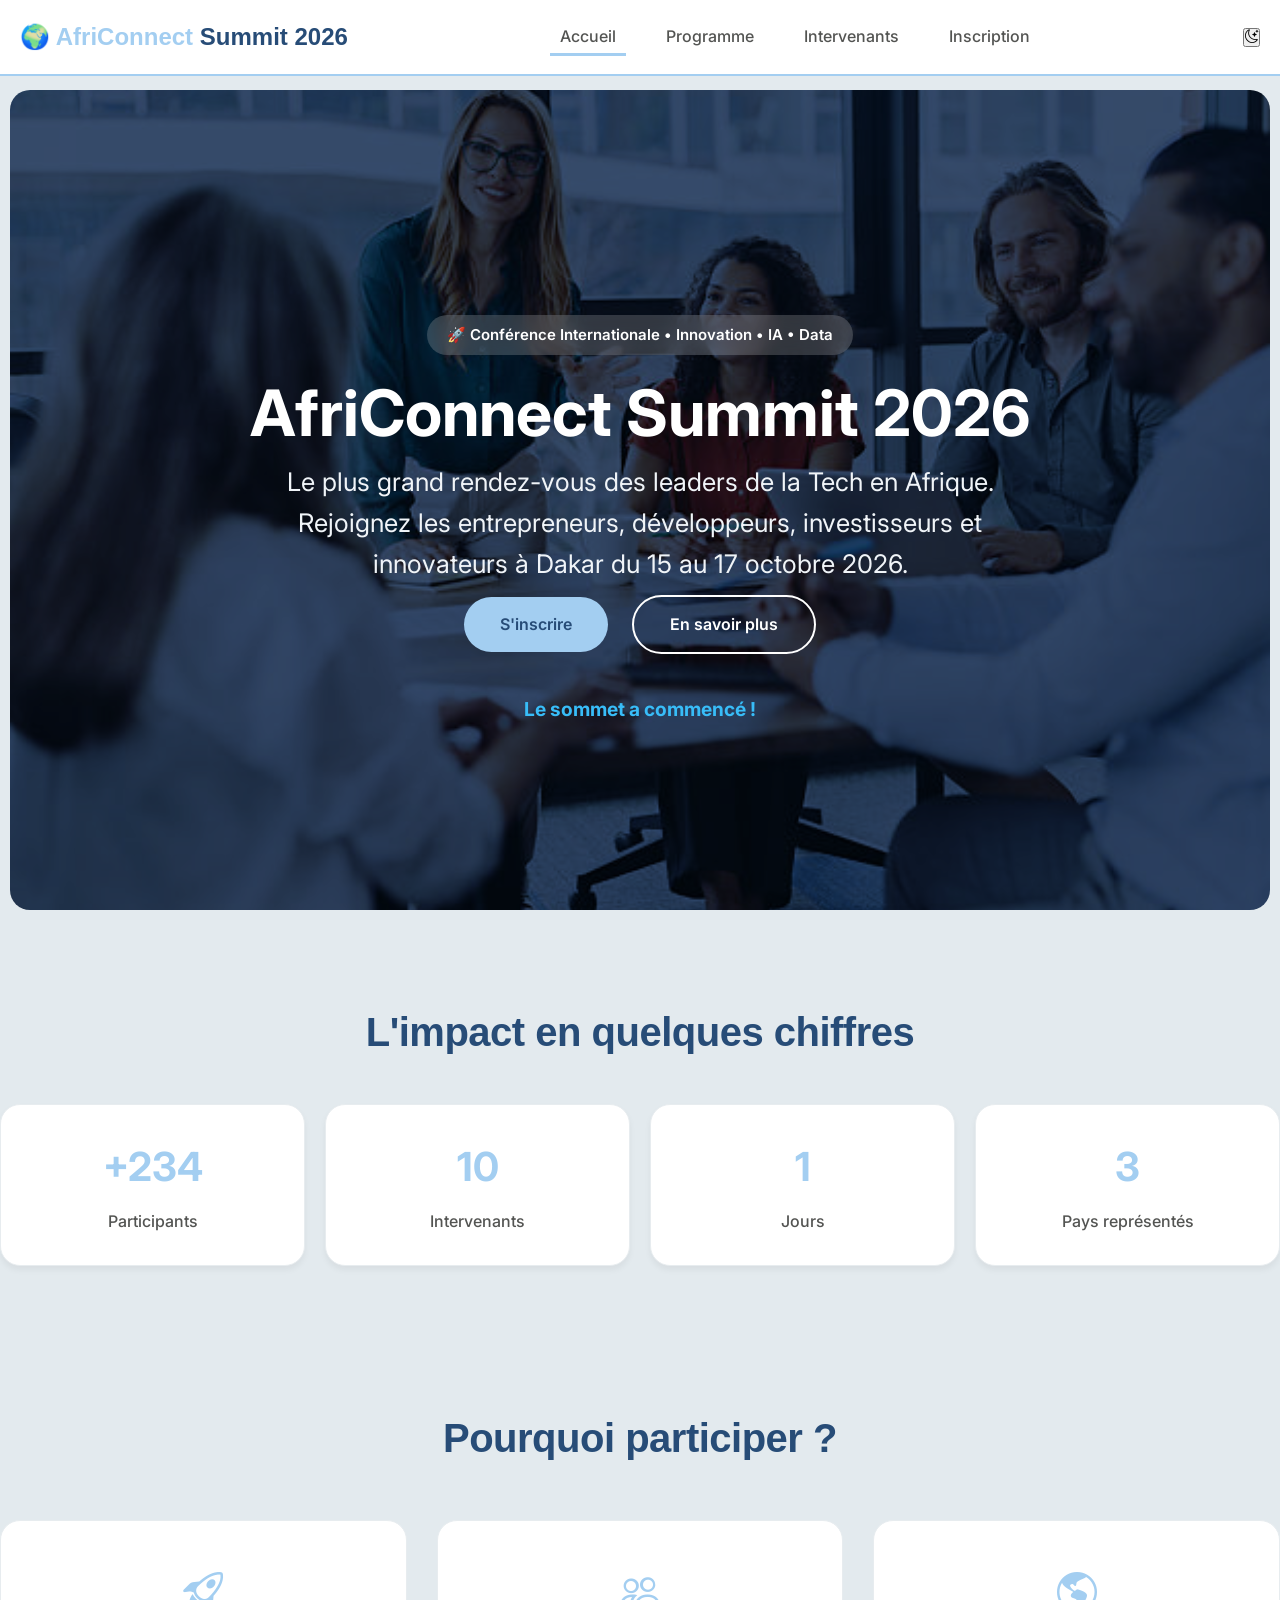
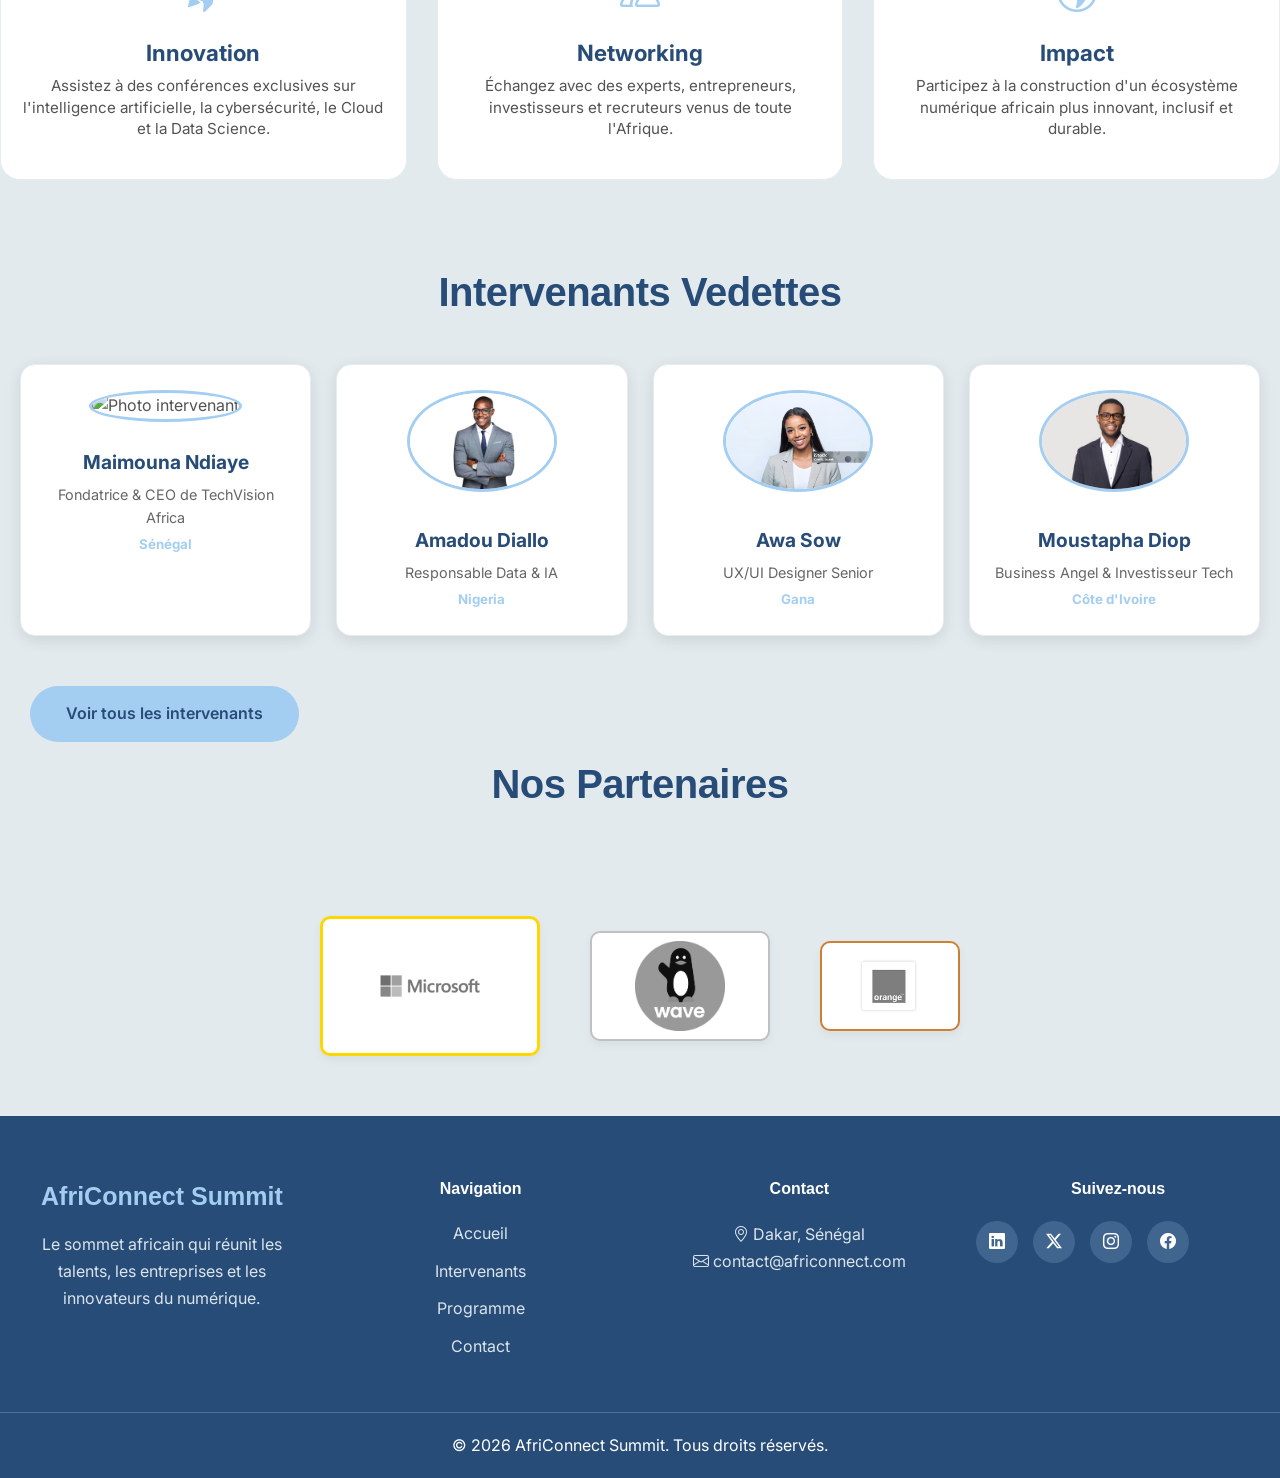
==== commit 7ad7702c: "js : Fonctionalites JavaScripte(dark mode, menu, compte a rebours, etc.)" ====
--- a/index.html
+++ b/index.html
@@ -21,19 +21,31 @@
                 🌍 <span class="logo-primary">AfriConnect</span>
                     <span class="logo-secondary">Summit 2026</span>
                     </div>
-            <ul class="nav-links">
+            <ul class="nav-links" id="nav-links">
                 <li><a href="index.html" class="active">Accueil</a></li>
                 <li><a href="programme.html">Programme</a></li>
                 <li><a href="intervenants.html">Intervenants</a></li>
                 <li><a href="contact.html">Inscription</a></li>
             </ul>
-            <button id="theme-toggle" aria-label="Basculer le mode sombre"><i class="bi bi-moon-stars"></i></button>
-            <div class="hamburger" aria-label="Menu mobile"><i class="bi bi-list"></i></div>
+            <!-- Bouton Dark Mode / Light Mode -->
+                    <button id="theme-toggle" aria-label="Basculer le mode sombre">
+                        <i class="bi bi-moon-stars"></i>
+                    </button>
+
+                    <!-- Bouton Hamburger structuré pour le JS et le CSS pur -->
+                    <button class="hamburger" id="hamburger-btn" aria-label="Menu mobile">
+                        <span class="bar"></span>
+                        <span class="bar"></span>
+                        <span class="bar"></span>
+                    </button>
         </nav>
     </header>
 
     <main>
         <section class="hero" >
+            <span class="hero-badge">
+            🚀 Conférence Internationale • Innovation • IA • Data
+            </span>
             <h1>AfriConnect Summit 2026</h1>
             <p>Le plus grand rendez-vous des leaders de la Tech en Afrique.<br>
                 Rejoignez les entrepreneurs, développeurs, investisseurs et <br>innovateurs à Dakar du 15 au 17 octobre 2026.
@@ -155,7 +167,7 @@
     </div>
     <div class="footer-bottom">
         <p>
-            &copy; <span id="year"></span> AfriConnect Summit.
+            &copy; <span class="current-year"></span> AfriConnect Summit.
             Tous droits réservés.
         </p>
     </div>
--- a/css/style.css
+++ b/css/style.css
@@ -3,7 +3,7 @@
     --primary-color: #a3cef1;    /* Bleu principal (carte)*/
     --secondary-color: #274C77;  /* Bleu foncé (titres) */
     --text-color: #535452;       /* Gris texte standard */
-    --bg-color: #e7ecef;         /* Fond page */
+    --bg-color: #e3eaee;         /* Fond page */
    --rayon-bordure: 20px;       /* Arrondi des éléments */
     --font-heading: 'Outfit', sans-serif;
     --font-body: 'Inter', sans-serif;
@@ -253,6 +253,18 @@
     color: rgba(255, 255, 255, 0.8);
     text-transform: uppercase;
 }
+.hero-badge{
+display:inline-block;
+padding:8px 20px;
+border-radius:30px;
+background:rgba(255,255,255,.18);
+backdrop-filter:blur(10px);
+margin-bottom:20px;
+color:white;
+font-size:15px;
+font-weight:600;
+}
+
 /* 1. Titre de section */
 #stats {
     padding: 60px 0;
@@ -575,11 +587,11 @@
 /* Style général du tableau */
 table {
     width: 85%;       /* diminue la largeur du tableau */
-    margin: 40px auto; /* centre le tableau */
+    margin: 50px auto; /* centre le tableau */
     border-collapse: collapse;
     box-shadow: 0 4px 8px rgba(0,0,0,0.1);
     background-color: white;
-    
+    border-radius: 50px;
 }
 
 thead {
@@ -693,7 +705,10 @@
     padding: 80px 20px; /* Réduit pour être plus compact */
     text-align: center;
 }
-
+body.dark-mode #page-hero {
+    background: #0b1329 !important;
+    border-bottom: 1px solid rgba(56, 189, 248, 0.15);
+}
 #page-hero h1 {
     color:var(--primary-color);
     font-size: 3rem;
@@ -858,7 +873,7 @@
 /* Bouton d'envoi corrigé (court, arrondi et centré) */
 button[type="submit"] {
     display: block;
-    width: 180px; /* Largeur courte et élégante */
+    width: 500px; /* Largeur courte et élégante */
     margin: 20px auto 0 auto; /* Centré horizontalement */
     padding: 12px 20px;
     background: var(--primary-color, #6c5ce7);
@@ -961,9 +976,855 @@
     display: block;
     box-shadow: 0 4px 6px rgba(0,0,0,0.05);
 }
-/* Version Mobile */
+
+
+/*/////DARK MODE///////*/
+
+/* 1. On nettoie les sections pour qu'elles n'aient plus de cadre ou de fond de carte */
+body.dark-mode main > section {
+    background: transparent !important;
+    border: none !important;
+    box-shadow: none !important;
+}
+
+/* 2. Le fond du body avec un magnifique dégradé bleu nuit et une touche de turquoise/bleu lumineux */
+body.dark-mode {
+    background: linear-gradient(135deg, #0b192c 0%, #1e3e62 50%, #000000 100%) !important;
+    color: #ffffff !important;
+    background-attachment: fixed !important;
+}
+
+/* 3. Uniquement les petites cartes intérieures (comme tes blocs de stats) gardent leur propre style */
+body.dark-mode .stat-item,
+body.dark-mode .speaker-card,
+body.dark-mode .about-flex article,
+body.dark-mode .sponsor-item {
+    background-color: rgba(15, 23, 42, 0.85); /* Fond semi-transparent sombre */
+    border: 5px solid rgba(56, 189, 248, 0.2); /* Fine bordure lumineuse */
+    box-shadow: 0 10px 25px rgba(0, 0, 0, 0.4);
+    border-radius: 16px;
+}
+
+/* 4. Harmonisation de tous les textes en blanc/clair */
+body.dark-mode h1, 
+body.dark-mode h2, 
+body.dark-mode h3, 
+body.dark-mode p, 
+body.dark-mode small {
+    color: #f1f5f9 !important;
+}
+/* ==========================================
+   NAVIGATION ET FOOTER EN BLEU DE NUIT (DARK MODE)
+   ========================================== */
+
+/* 1. La barre de navigation en haut */
+body.dark-mode header,
+body.dark-mode nav {
+    background-color: #0b1329 !important; /* Un bleu de nuit profond et élégant */
+    border-bottom: 1px solid rgba(56, 189, 248, 0.15); /* Une fine bordure lumineuse subtile */
+    box-shadow: 0 4px 20px rgba(0, 0, 0, 0.4);
+}
+
+/* 2. Le footer en bas de page */
+body.dark-mode footer {
+    background-color: #070d1b !important; /* Un bleu de nuit encore plus sombre pour bien fermer la page */
+    border-top: 1px solid rgba(56, 189, 248, 0.15);
+    color: #f1f5f9 !important;
+}
+
+/* 3. Assurer que les liens et textes à l'intérieur restent bien lisibles */
+body.dark-mode nav a,
+body.dark-mode footer a,
+body.dark-mode footer p,
+body.dark-mode footer h3,
+body.dark-mode footer h4 {
+    color: #f1f5f9 !important;
+}
+
+/* Effet au survol des liens de navigation en mode sombre */
+body.dark-mode nav a:hover,
+body.dark-mode footer a:hover {
+    color: #38bdf8 !important; /* Une touche de bleu turquoise lumineux au survol */
+}
+/* ==========================================
+   FORMULAIRE DE CONTACT ET FAQ EN MODE SOMBRE
+   ========================================== */
+
+/* 1. Les blocs du formulaire de contact et des champs de saisie */
+body.dark-mode form,
+body.dark-mode .contact-form,
+body.dark-mode .form-container {
+    background-color: #0b1329 !important; /* Fond bleu de nuit */
+    border: 1px solid rgba(56, 189, 248, 0.2); /* Fine bordure lumineuse */
+    box-shadow: 0 10px 30px rgba(0, 0, 0, 0.5);
+    color: #ffffff !important;
+    border-radius: 16px;
+}
+
+/* 2. Les champs de texte et les boutons du formulaire */
+body.dark-mode input,
+body.dark-mode textarea,
+body.dark-mode select {
+    background-color: #1e293b !important; /* Bleu nuit un peu plus clair pour écrire dedans */
+    border: 1px solid #334155 !important;
+    color: #ffffff !important;
+}
+
+body.dark-mode input::placeholder,
+body.dark-mode textarea::placeholder {
+    color: #94a3b8 !important;
+}
+
+/* 3. Les éléments de la FAQ (questions / réponses) */
+body.dark-mode .faq-item,
+body.dark-mode .accordion-item,
+body.dark-mode details {
+    background-color: #0b1329 !important;
+    border: 1px solid rgba(56, 189, 248, 0.15) !important;
+    color: #ffffff !important;
+    border-radius: 12px;
+}
+
+body.dark-mode .faq-item h3,
+body.dark-mode .faq-item p,
+body.dark-mode .accordion-button,
+body.dark-mode summary {
+    color: #f1f5f9 !important;
+    background-color: transparent !important;
+}
+/* ==========================================
+   CORRECTION DE LA SECTION FAQ EN MODE SOMBRE
+   ========================================== */
+
+/* 1. On enlève le fond clair global derrière la FAQ */
+body.dark-mode .faq-section,
+body.dark-mode .faq-container,
+body.dark-mode section:has(.faq-item) {
+    background: transparent !important;
+    background-color: transparent !important;
+}
+
+/* 2. On s'assure que chaque bloc de question/réponse de la FAQ est bien en bleu de nuit */
+body.dark-mode .faq-item,
+body.dark-mode details {
+    background-color: #0b1329 !important; /* Bleu de nuit */
+    border: 1px solid rgba(56, 189, 248, 0.2) !important; /* Fine bordure lumineuse */
+    color: #ffffff !important;
+    border-radius: 12px;
+    margin-bottom: 12px;
+}
+
+/* 3. Le texte des questions et réponses de la FAQ en blanc/clair */
+body.dark-mode .faq-item h3,
+body.dark-mode .faq-item p,
+body.dark-mode summary,
+body.dark-mode .faq-answer {
+    color: #f1f5f9 !important;
+    background-color: transparent !important;
+}
+/* ==========================================
+   CORRECTION DES BANDES ET DU TABLEAU EN MODE SOMBRE
+   ========================================== */
+/* ==========================================
+   CORRECTIF FINAL : SUPPRESSION DES BANDES & HARMONISATION
+   ========================================== */
+
+/* 1. Rendre totalement transparentes les zones autour des boutons de jours et du fil d'Ariane */
+body.dark-mode .jours-container,
+body.dark-mode .filters,
+body.dark-mode .tabs-container,
+body.dark-mode .breadcrumb-container {
+    background: transparent !important;
+    background-color: transparent !important;
+    border: none !important;
+    box-shadow: none !important;
+}
+
+/* 2. Cibler spécifiquement les conteneurs qui font ces bandes parasites sur la page programme */
+body.dark-mode section > div:has(.jours),
+body.dark-mode section > div:has(nav),
+body.dark-mode .programme-hero {
+    background: transparent !important;
+    background-color: transparent !important;
+    box-shadow: none !important;
+    border: none !important;
+}
+
+/* 3. Garder uniquement ton grand bloc central "Programme de l'événement" bien stylisé */
+body.dark-mode .page-banner {
+    background-color: #0b1329 !important;
+    border-bottom: 1px solid rgba(56, 189, 248, 0.15);
+    padding: 40px 20px;
+    margin-bottom: 30px;
+    border-radius: 0 0 16px 16px;
+    box-shadow: 0 4px 20px rgba(0, 0, 0, 0.4);
+    text-align: center;
+}
+
+/* ==========================================
+   STYLE DE LA BANNIÈRE DE PAGE (.page-banner) EN MODE SOMBRE
+   ========================================== */
+body.dark-mode .page-banner {
+    background-color: #0b1329 !important; /* Fond bleu de nuit pour la bannière */
+    border-bottom: 1px solid rgba(56, 189, 248, 0.15); /* Fine bordure lumineuse */
+    padding: 40px 20px;
+    margin-bottom: 30px;
+    border-radius: 0 0 16px 16px; /* Arrondi uniquement en bas pour faire un beau bandeau */
+    box-shadow: 0 4px 20px rgba(0, 0, 0, 0.4);
+    text-align: center;
+}
+
+body.dark-mode .page-banner h1 {
+    color: #f1f5f9 !important;
+    font-size: 2.2rem;
+    margin-bottom: 10px;
+}
+
+body.dark-mode .page-banner p {
+    color: #94a3b8 !important;
+}
+
+body.dark-mode .page-banner nav p,
+body.dark-mode .page-banner a {
+    color: #38bdf8 !important; /* Couleur turquoise pour le fil d'Ariane Accueil > Programme */
+    text-decoration: none;
+}
+
+body.dark-mode .page-banner a:hover {
+    text-decoration: underline;
+}
+/* 1. On cible proprement le tableau unique */
+table {
+    width: 100% !important;
+    max-width: 1000px !important;
+    min-width: 700px !important;
+    margin: 20px auto !important;
+    border-collapse: collapse;
+    table-layout: auto !important;
+    border-radius: 16px; /* Remis à 16px pour éviter les bords trop arrondis (50px faisait un effet de bulle) */
+    overflow: hidden;
+    box-shadow: 0 10px 30px rgba(0, 0, 0, 0.5);
+}
+
+/* 2. Le conteneur du tableau (sans forcer de display: block répétitif) */
+.table-container {
+    width: 100% !important;
+    max-width: 1100px !important;
+    margin: 0 auto !important;
+    display: flex !important;
+    justify-content: center !important;
+}
+
+/* 3. Style des cellules en mode sombre */
+body.dark-mode table {
+    background-color: #0b1329 !important;
+    border: 1px solid rgba(56, 189, 248, 0.2);
+}
+
+body.dark-mode th {
+    background-color: #1e293b !important;
+    color: #38bdf8 !important;
+    padding: 15px 20px !important;
+    text-align: left;
+    border-bottom: 1px solid rgba(56, 189, 248, 0.2);
+    white-space: nowrap;
+}
+
+body.dark-mode td {
+    background-color: #0b1329 !important;
+    color: #f1f5f9 !important;
+    padding: 15px 20px !important;
+    border-bottom: 1px solid rgba(255, 255, 255, 0.05);
+    white-space: nowrap;
+}
+
+body.dark-mode tr:hover td {
+    background-color: #111c38 !important;
+}body.dark-mode .page-banner *,
+body.dark-mode section.page-banner div {
+    background-color: transparent !important;
+    background: transparent !important;
+}
+
+/* Si les bandes sont des balises spécifiques comme <header>, <nav> ou des <div> juste sous la bannière */
+body.dark-mode .page-banner,
+body.dark-mode #page-hero {
+    background-color: #0b1329 !important; /* Fond bleu de nuit */
+    border-bottom: 1px solid rgba(56, 189, 248, 0.15); /* Fine bordure lumineuse */
+    padding: 40px 20px;
+    margin-bottom: 30px;
+    border-radius: 0 0 16px 16px; /* Bords arrondis en bas pour faire un beau bandeau */
+    box-shadow: 0 4px 20px rgba(0, 0, 0, 0.4);
+    text-align: center;
+}
+
+body.dark-mode .page-banner h1,
+body.dark-mode #page-hero h1 {
+    color: #f1f5f9 !important;
+    font-size: 2.2rem;
+    margin-bottom: 10px;
+}
+
+body.dark-mode .page-banner p,
+body.dark-mode #page-hero p {
+    color: #94a3b8 !important;
+}
+
+body.dark-mode .page-banner nav p,
+body.dark-mode .page-banner a,
+body.dark-mode #page-hero nav p,
+body.dark-mode #page-hero a {
+    color: #38bdf8 !important; /* Couleur turquoise pour les liens du fil d'Ariane */
+    text-decoration: none;
+}
+
+body.dark-mode .page-banner a:hover,
+body.dark-mode #page-hero a:hover {
+    text-decoration: underline;
+}
+
+/* Nettoyage des petites bandes parasites autour des filtres ou des jours */
+body.dark-mode .jours-container,
+body.dark-mode .filters,
+body.dark-mode .tabs-container,
+body.dark-mode .breadcrumb-container {
+    background: transparent !important;
+    background-color: transparent !important;
+    border: none !important;
+    box-shadow: none !important;
+}
+/* Nettoyage total et radical du conteneur du fil d'Ariane */
+body.dark-mode .page-banner nav,
+body.dark-mode #page-hero nav,
+body.dark-mode .breadcrumb,
+body.dark-mode [class*="breadcrumb"] {
+    background: transparent !important;
+    background-color: transparent !important;
+    border: none !important;
+    box-shadow: none !important;
+    padding: 0 !important;
+}
+/* Suppression totale des bordures ou fonds internes persistants dans le bandeau */
+body.dark-mode .page-banner *,
+body.dark-mode #page-hero * {
+    background-color: transparent !important;
+}
+
+/* On force le conteneur principal du bandeau à avoir un fond uni sans lignes parasites */
+body.dark-mode .page-banner,
+body.dark-mode #page-hero {
+    background: #0b1329 !important;
+    background-image: none !important;
+    border: none !important;
+}
+/* Restauration du padding du bandeau pour que le texte soit bien à l'intérieur */
+body.dark-mode .page-banner,
+body.dark-mode #page-hero {
+    padding: 60px 20px 40px 20px !important;
+    margin-top: 20px !important; /* Ajoute un espace sous la navbar principale */
+}
+
+/* Cible spécifique et directe de la navigation par jour */
+body.dark-mode nav[aria-label="Navigation par jour"] {
+    background: transparent !important;
+    background-color: transparent !important;
+    background-image: none !important;
+    border: none !important;
+    box-shadow: none !important;
+}
+/* Décalage propre pour éviter que la bannière ne colle sous la navbar fixe */
+body.dark-mode .page-banner,
+body.dark-mode #page-hero {
+    margin-top: 90px !important; /* Force un espace net sous la navbar fixe */
+}
+/* --- Style de base de la Navbar --- */
+header {
+    position: fixed;
+    top: 0;
+    left: 0;
+    width: 100%;
+    z-index: 1000;
+    transition: background-color 0.3s ease, box-shadow 0.3s ease;
+}
+
+.nav {
+    display: flex;
+    justify-content: space-between;
+    align-items: center;
+    padding: 20px 40px;
+    max-width: 1200px;
+    margin: 0 auto;
+}
+
+.nav-links {
+    display: flex;
+    list-style: none;
+    gap: 30px;
+    align-items: center;
+}
+
+.nav-links a {
+    text-decoration: none;
+    font-weight: 500;
+    transition: color 0.2s;
+}
+
+/* --- Effet Navbar dynamique au scroll (>80px) --- */
+header.scrolled {
+    background-color: var(--nav-bg, #0b1329) !important;
+    box-shadow: 0 4px 20px rgba(0, 0, 0, 0.4);
+    padding: 10px 0;
+}
+
+/* --- Bouton Hamburger (caché sur PC) --- */
+.hamburger {
+    display: none;
+    flex-direction: column;
+    justify-content: space-between;
+    width: 30px;
+    height: 21px;
+    background: transparent;
+    border: none;
+    cursor: pointer;
+    z-index: 1001;
+}
+
+.hamburger .bar {
+    width: 100%;
+    height: 3px;
+    background-color: currentColor;
+    border-radius: 3px;
+    transition: transform 0.3s ease, opacity 0.3s ease;
+}
+
+/* --- Bouton Retour en haut --- */
+#back-to-top {
+    position: fixed;
+    bottom: 30px;
+    right: 30px;
+    background-color: #38bdf8;
+    color: #0b1329;
+    border: none;
+    border-radius: 50%;
+    width: 45px;
+    height: 45px;
+    font-size: 1.2rem;
+    cursor: pointer;
+    display: none;
+    align-items: center;
+    justify-content: center;
+    box-shadow: 0 4px 15px rgba(0, 0, 0, 0.3);
+    z-index: 999;
+    transition: transform 0.2s;
+}
+
+#back-to-top:hover {
+    transform: scale(1.1);
+}
+
+
+/* Ajoute de l'espace à l'intérieur du premier bloc de la page */
+body.dark-mode .hero,
+body.dark-mode #hero,
+body.dark-mode header + * {
+    padding-top: 40px !important;
+}
+/* Décale tout le bloc hero (image de fond comprise) vers le bas */
+section.hero {
+    margin-top: 90px !important; /* Crée l'espace vide entre la navbar et ton image */
+    padding-top: 70px;          /* Espace à l'intérieur pour le texte */
+    min-height: calc(100vh - 80px);
+    box-sizing: border-box;
+}
+
+/* --- RESPONSIVITÉ & MENU HAMBURGER --- */
+
+/* Par défaut sur PC, on cache le bouton hamburger */
+.hamburger {
+    display: none;
+}
+
+/* Sur mobile et tablette (écrans de 768px ou moins) */
 @media (max-width: 768px) {
+    /* 1. Afficher le bouton hamburger */
+    .hamburger {
+        display: flex;
+        flex-direction: column;
+        justify-content: space-between;
+        width: 30px;
+        height: 21px;
+        background: none;
+        border: none;
+        cursor: pointer;
+        padding: 0;
+        z-index: 1002;
+    }
+
+    .hamburger .bar {
+        display: block;
+        width: 100%;
+        height: 3px;
+        background-color: #274C77; /* Couleur des barres */
+        border-radius: 3px;
+        transition: 0.3s ease;
+    }
+
+    /* Animation du hamburger en croix (X) quand il est actif */
+    .hamburger.active .bar:nth-child(1) {
+        transform: translateY(9px) rotate(45deg);
+    }
+    .hamburger.active .bar:nth-child(2) {
+        opacity: 0;
+    }
+    .hamburger.active .bar:nth-child(3) {
+        transform: translateY(-9px) rotate(-45deg);
+    }
+
+    /* 2. Cacher le menu de base et le transformer en panneau latéral */
+    .nav-links {
+        position: fixed;
+        top: 0;
+        right: -100%; /* Caché hors de l'écran à droite */
+        width: 70%;
+        height: 100vh;
+        background-color: #0b1329; /* Fond sombre du menu */
+        flex-direction: column;
+        justify-content: center;
+        align-items: center;
+        gap: 25px;
+        transition: right 0.4s ease-in-out;
+        z-index: 1001;
+        box-shadow: -5px 0 20px rgba(0,0,0,0.5);
+    }
+
+    /* Quand le JS ajoute la classe .active, le menu glisse sur l'écran */
+    .nav-links.active {
+        right: 0;
+    }
+
+    /* Texte des liens en blanc dans le menu mobile */
+    .nav-links a {
+        color: #ffffff !important;
+        font-size: 1.2rem;
+    }
+}
+/* --- CORRECTION DU DÉBORDEMENT MOBILE (375px et moins) --- */
+html, body {
+    width: 100%;
+    overflow-x: hidden; /* Empêche tout défilement horizontal indésirable */
+}
+
+/* S'assure que toutes les images et boîtes s'adaptent à la largeur de l'écran */
+img, video, iframe, .container, section {
+    max-width: 100%;
+    box-sizing: border-box;
+}
+/* --- AJUSTEMENT PROPRE POUR PETITS MOBILES (375px) --- */
+@media (max-width: 480px) {
+    /* Réduire un peu les marges globales des sections si elles sont trop larges */
+    body {
+        font-size: 14px;
+    }
+
+    /* Forcer les conteneurs à prendre toute la largeur sans déborder */
+    .container, 
+    header, 
+    footer, 
+    section {
+        padding-left: 15px !important;
+        padding-right: 15px !important;
+        width: 100% !important;
+        box-sizing: border-box !important;
+    }
+
+    /* Transformer toutes les grilles (cartes, intervenants, etc.) en une seule colonne */
+    .speakers-grid, 
+    .program-grid, 
+    .grid, 
+    .cards-container {
+        grid-template-columns: 1fr !important;
+        gap: 20px !important;
+    }
+
+    /* S'assurer que les titres ne sont pas trop grands pour l'écran */
+    h1 {
+        font-size: 1.8rem !important;
+    }
+    h2 {
+        font-size: 1.5rem !important;
+    }
+}
+/* --- SÉCURITÉ ANTI-DÉBORDEMENT ABSOLUE --- */
+* {
+    max-width: 100% !important;
+    box-sizing: border-box !important;
+    word-wrap: break-word !important;
+    overflow-wrap: break-word !important;
+}
+
+/* S'assurer que les images et tableaux ne dépassent jamais */
+img, table, figure {
+    height: auto !important;
+    max-width: 100% !important;
+}
+/* --- FORCER TOUS LES CONTENEURS ET SECTIONS SUR MOBILE --- */
+@media (max-width: 768px) {
+    /* Annuler les largeurs fixes et marges excessives */
+    div, section, header, footer, main, article {
+        max-width: 100% !important;
+        width: 100% !important;
+        box-sizing: border-box !important;
+        margin-left: auto !important;
+        margin-right: auto !important;
+    }
+
+    /* Forcer les grilles de cartes ou d'éléments à passer en 1 seule colonne */
+    .speakers-grid, 
+    .cards-container, 
+    .grid, 
+    .row {
+        display: flex !important;
+        flex-direction: column !important;
+        width: 100% !important;
+        padding: 0 10px !important;
+    }
+}
+/* --- RESPONSIVITÉ SPÉCIALE PETITS MOBILES (Max 480px) --- */
+@media (max-width: 480px) {
+    /* Forcer tous les conteneurs et sections à s'adapter à 375px / petits écrans */
+    div, section, header, footer, main, article {
+        max-width: 100% !important;
+        width: 100% !important;
+        box-sizing: border-box !important;
+        padding-left: 10px !important;
+        padding-right: 10px !important;
+    }
+
+    /* Transformer toutes les grilles d'éléments en une seule colonne */
+    .speakers-grid, 
+    .cards-container, 
+    .grid, 
+    .row {
+        display: flex !important;
+        flex-direction: column !important;
+        width: 100% !important;
+        gap: 15px !important;
+    }
+
+    /* Réduire un peu les titres pour qu'ils ne soient pas coupés */
+    h1 {
+        font-size: 1.6rem !important;
+    }
+    h2 {
+        font-size: 1.3rem !important;
+    }
+}
+/* --- CORRECTION FINALE MOBILE 375px --- */
+@media (max-width: 480px) {
+    /* 1. Forcer le compte à rebours à passer sur 2 colonnes ou s'empiler proprement */
+    .countdown-grid {
+        display: grid !important;
+        grid-template-columns: repeat(2, 1fr) !important;
+        gap: 10px !important;
+        width: 100% !important;
+    }
+
+    .time-unit {
+        width: 100% !important;
+        padding: 8px !important;
+    }
+
+    /* 2. S'assurer que les images des intervenants ne dépassent pas de leur carte */
+    .speaker-card img {
+        width: 100% !important;
+        height: 200px !important;
+        object-fit: cover !important;
+    }
+
+    /* 3. Sécurité globale pour éviter tout défilement horizontal */
+    body, html {
+        overflow-x: hidden !important;
+        width: 100% !important;
+    }
+}
+/* --- CORRECTION DE LA SECTION STATS SUR MOBILE --- */
+@media (max-width: 480px) {
+    .stats-grid {
+        display: grid !important;
+        grid-template-columns: repeat(2, 1fr) !important; /* 2 chiffres par ligne sur mobile */
+        gap: 15px !important;
+        width: 100% !important;
+        padding: 0 !important;
+    }
+
+    .stat-item {
+        width: 100% !important;
+        padding: 15px 10px !important;
+        box-sizing: border-box !important;
+        text-align: center;
+    }
+}
+/* --- CORRECTION DE LA SECTION "POURQUOI PARTICIPER" SUR MOBILE --- */
+@media (max-width: 480px) {
+    .about-flex {
+        display: flex !important;
+        flex-direction: column !important;
+        gap: 20px !important;
+        width: 100% !important;
+        padding: 0 !important;
+    }
+
+    .about-flex article {
+        width: 100% !important;
+        box-sizing: border-box !important;
+    }
+}
+/* --- CORRECTION DU FOOTER SUR MOBILE --- */
+@media (max-width: 480px) {
+    .footer-content.container {
+        display: flex !important;
+        flex-direction: column !important;
+        gap: 30px !important;
+        width: 100% !important;
+        padding-left: 15px !important;
+        padding-right: 15px !important;
+        box-sizing: border-box !important;
+    }
+
+    .footer-col {
+        width: 100% !important;
+        text-align: left !important;
+    }
+}
+/* --- CORRECTION DES TABLEAUX SUR MOBILE (375px) --- */
+@media (max-width: 480px) {
+    /* Permettre au tableau de défiler horizontalement de façon propre sans casser la page */
+    .day-content {
+        width: 100% !important;
+        overflow-x: auto !important;
+        -webkit-overflow-scrolling: touch;
+        margin-bottom: 20px;
+    }
+
+    /* Forcer les tableaux à s'adapter et éviter les textes trop serrés */
+    .schedule-table, 
+    .day-content table {
+        width: 100% !important;
+        min-width: 320px !important; /* Garde une taille lisible sans tout écraser */
+        font-size: 0.85rem !important;
+        box-sizing: border-box !important;
+    }
+
+    .schedule-table th, 
+    .schedule-table td, 
+    .day-content th, 
+    .day-content td {
+        padding: 8px 6px !important;
+        text-align: left;
+    }
+}
+/* --- CORRECTION PAGE CONTACT SUR MOBILE (375px) --- */
+@media (max-width: 480px) {
     #registration {
-        grid-template-columns: 1fr; /* Tout s'empile proprement sur téléphone */
-    }
-}+        display: flex !important;
+        flex-direction: column !important;
+        gap: 20px !important;
+        width: 100% !important;
+        padding: 0 !important;
+    }
+
+    #registration form, 
+    .right-column, 
+    .faq-container, 
+    #map {
+        width: 100% !important;
+        box-sizing: border-box !important;
+    }
+
+    #registration input, 
+    #registration select, 
+    #registration textarea {
+        width: 100% !important;
+        box-sizing: border-box !important;
+    }
+}
+/* --- CORRECTION FINALE DE LA GRILLE DES INTERVENANTS SUR PC --- */
+@media (min-width: 992px) {
+    #speakers-grid {
+        display: grid !important;
+        grid-template-columns: repeat(3, 1fr) !important; /* Force exactement 3 colonnes */
+        gap: 30px !important;
+        max-width: 1140px !important;
+        width: 100% !important;
+        margin-left: auto !important;
+        margin-right: auto !important;
+        box-sizing: border-box !important;
+    }
+
+    #speakers-grid .speaker-card {
+        width: 100% !important;
+        box-sizing: border-box !important;
+    }
+}
+/* --- CORRECTION POUR LE TABLEAU ET LES THÉMATIQUES SUR PC --- */
+@media (min-width: 992px) {
+    /* 1. Encadrer et centrer les tableaux du programme */
+    .schedule-table, 
+    .day-content table {
+        max-width: 1140px !important;
+        width: 100% !important;
+        margin-left: auto !important;
+        margin-right: auto !important;
+        box-sizing: border-box !important;
+    }
+}
+    /* 2. Forcer un affichage propre des 4 cartes thématiques (par exemple 2x2 ou une grille équilibrée) */
+   @media (min-width: 992px) {
+    .themes-grid {
+        display: grid !important;
+        grid-template-columns: repeat(2, 1fr) !important; /* Force exactement 2 colonnes */
+        gap: 30px !important;
+        max-width: 800px !important; /* Contrôle la largeur globale de la grille pour ne pas qu'elles soient trop étirées */
+        width: 100% !important;
+        margin-left: auto !important;
+        margin-right: auto !important;
+        box-sizing: border-box !important;
+    }
+
+    .theme-card {
+        width: 100% !important;
+        box-sizing: border-box !important;
+    }
+}
+/* --- CORRECTION ESPACEMENT NAVBAR ET FIL D'ARIANE --- */
+header {
+    margin-bottom: 10px !important;
+}
+
+/* S'assurer que le conteneur du haut laisse bien respirer le fil d'Ariane */
+.page-banner, 
+#page-hero {
+    margin-top: 100px !important;
+    padding-top: 20px !important;
+}
+
+/* Rendre le fil d'Ariane bien visible et non masqué */
+.page-banner nav, 
+#page-hero nav {
+    display: block !important;
+    visibility: visible !important;
+    opacity: 1 !important;
+    margin-bottom: 10px !important;
+}
+/* --- CORRECTION POUR LES JOURS DU PROGRAMME ET LE TABLEAU --- */
+
+@media (min-width: 992px) {
+    .schedule-table, 
+    .day-content table {
+        max-width: 1140px !important;
+        width: 100% !important;
+        margin-left: auto !important;
+        margin-right: auto !important;
+        box-sizing: border-box !important;
+    }
+}
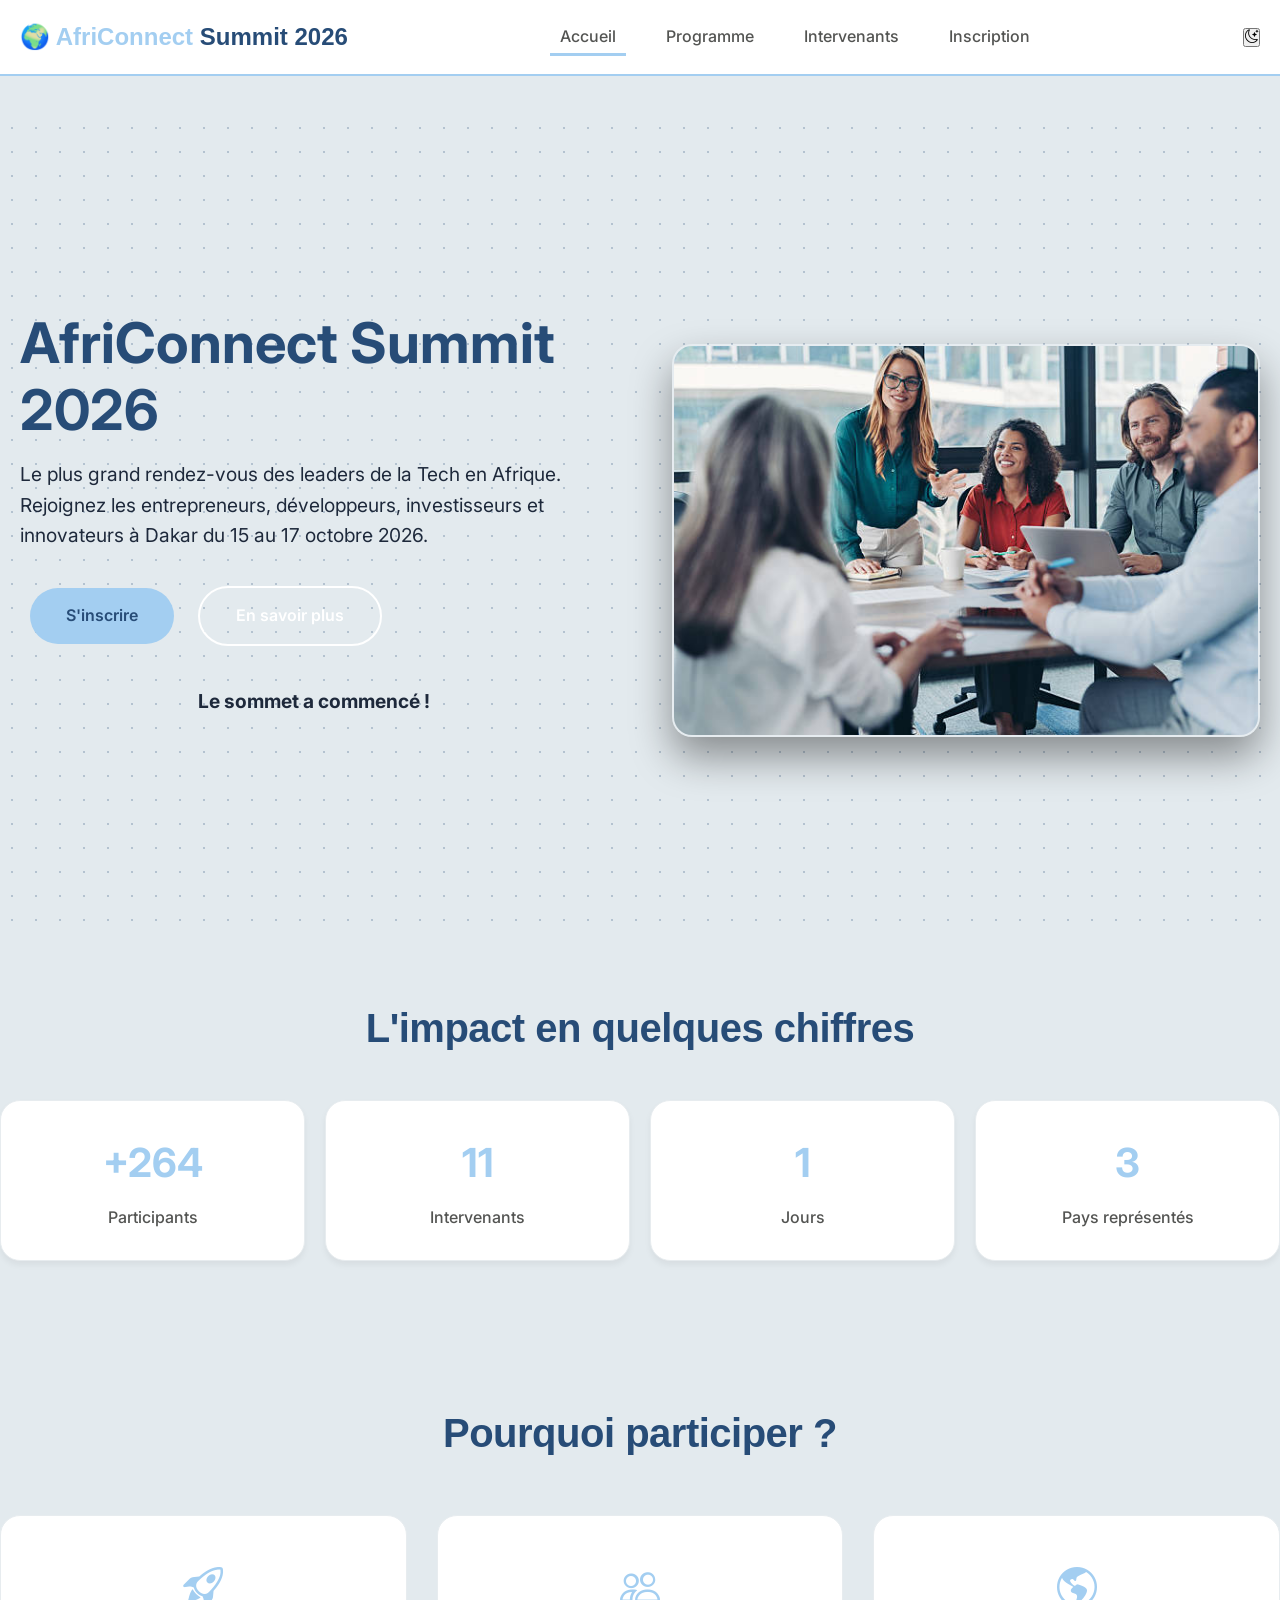
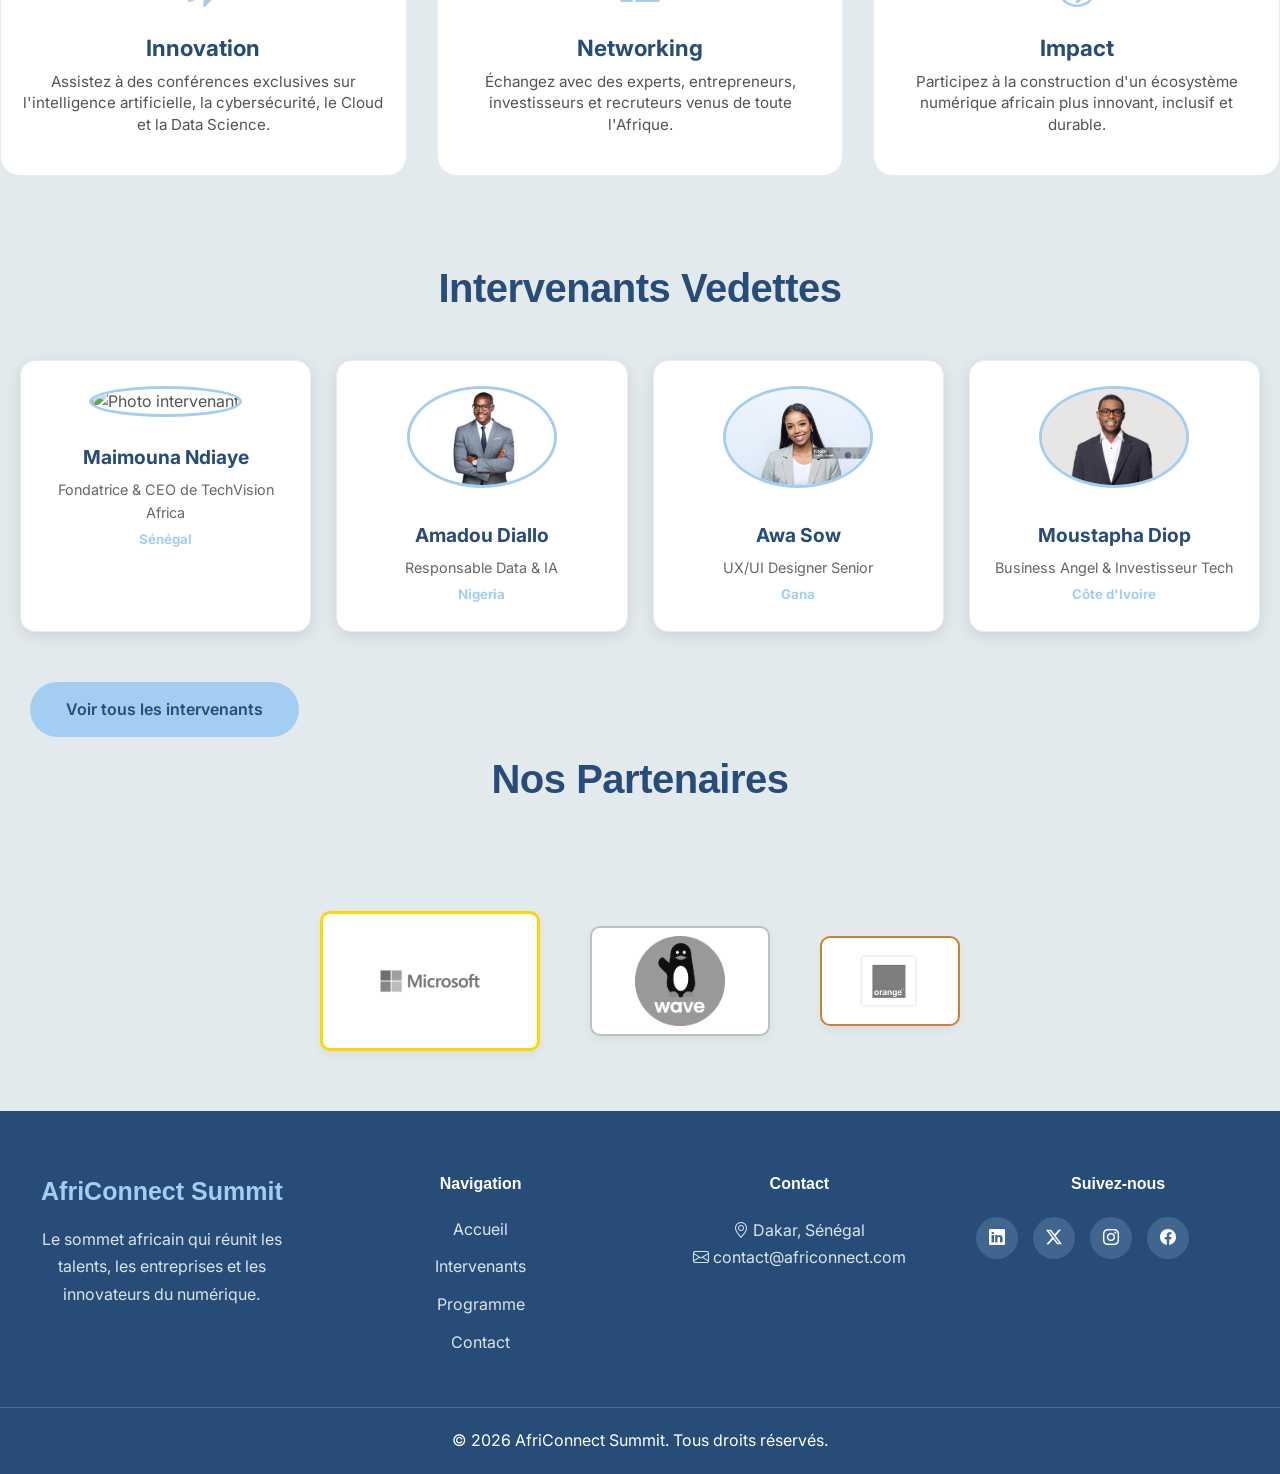
==== commit f5aea965: "js : Validation du formulaire,filtrage dynamique et annimations" ====
--- a/index.html
+++ b/index.html
@@ -42,14 +42,15 @@
     </header>
 
     <main>
-        <section class="hero" >
-            <span class="hero-badge">
-            🚀 Conférence Internationale • Innovation • IA • Data
-            </span>
+        <<section class="hero">
+    <div class="hero-content">
+        <!-- Texte à gauche (avec ton animation) -->
+        <div class="hero-slide-right hero-text-side">
+            
             <h1>AfriConnect Summit 2026</h1>
             <p>Le plus grand rendez-vous des leaders de la Tech en Afrique.<br>
                 Rejoignez les entrepreneurs, développeurs, investisseurs et <br>innovateurs à Dakar du 15 au 17 octobre 2026.
-                </p>
+            </p>
             <div class="cta-group">
                 <a href="contact.html" class="btn">S'inscrire</a>
                 <a href="#about" class="btn-outline">En savoir plus</a>
@@ -60,9 +61,15 @@
                 <div class="time-unit"><span id="minutes">00</span><small>Minutes</small></div>
                 <div class="time-unit"><span id="seconds">00</span><small>Secondes</small></div>
             </div>
-        </section>
+        </div>
 
-        <section id="stats" class="container">
+        <!-- Image à droite -->
+        <div class="hero-image-side">
+            <img src="../images/image9.jpg" alt="AfriConnect Summit" class="hero-img-right">
+        </div>
+    </div>
+</section>
+        <section id="stats" class="container fade-in">
             <h2>L'impact en quelques chiffres</h2>
             <div class="stats-grid">
                 <article class="stat-item"><h3 data-target="1200">+1 200</h3><p>Participants</p></article>
@@ -73,7 +80,7 @@
         </section>
 <!-- Pourquoi participer -->
 
-        <section id="about" class="container">
+        <section id="about" class="container fade-in">
             <h2>Pourquoi participer ?</h2>
             <div class="about-flex">
                 <article>
@@ -95,7 +102,7 @@
         </section>
 
 <!--Intervenants Vedettes-->
-        <section id="speakers" class="container">
+        <section id="speakers" class="container fade-in">
             <h2>Intervenants Vedettes</h2>
             <div class="speakers-grid">
                 <article class="speaker-card"><img src="images/maimounaNdiaye.jpg" alt="Photo intervenant"><h3>Maimouna Ndiaye</h3><p>Fondatrice & CEO de TechVision Africa</p><small>Sénégal</small></article>
@@ -105,7 +112,7 @@
             </div>
             <a href="intervenants.html" class="btn">Voir tous les intervenants</a>
         </section>
-<section id="sponsors" class="container">
+<section id="sponsors" class="container fade-in">
     <h2>Nos Partenaires</h2>
     <div class="sponsors-flex">
         <div class="sponsor-item gold"><img src="images/sponsor-gold.png" alt="Or"></div>
--- a/css/style.css
+++ b/css/style.css
@@ -111,38 +111,96 @@
 }
 /* 3. HERO : Bannière principale */
 .hero {
-    /* 1. L'image de fond */
-    background-image: url('../images/image9.jpg'); /* Mets ici le chemin vers l' image */
-    background-size: cover;          /* L'image couvre tout l'espace sans être déformée */
-    background-position: center;     /* Centre l'image dans le bloc */
-    background-repeat: no-repeat;
+    /* 1. Fond gris clair avec des pointillés sombres */
+    background: 
+        radial-gradient(rgba(39, 76, 119, 0.25) 1.3px, transparent 1.3px), 
+        linear-gradient(135deg, #e3eaee 0%, #e3eaee 100%);
     
-    /* 2. Assombrir l'image pour que le texte blanc soit lisible */
-    background-blend-mode: overlay;
-    background-color: rgba(10, 23, 43, 0.85); /* le bleu sombre, 70% d'opacité */
+    background-size: 24px 24px, 100% 100%;
+    background-position: 0 0, center;
     
-    /* 3. Hauteur plein écran */
+    /* 2. Mise en page */
     min-height: 100vh;
     display: flex;
-    flex-direction: column;
+    align-items: center;
     justify-content: center;
+    padding: 40px 20px;
+    position: relative;
+    overflow: hidden;
+    border-radius: 30px;
+}
+
+/* 3. Forcer TOUS les textes du Hero à être bien visibles (#274C77 ou noir) */
+.hero h1, 
+.hero h2, 
+.hero h3, 
+.hero p,
+.hero span,
+.hero li {
+    color: #274C77 !important;
+}
+
+/* Si tu as un paragraphe de description ou un sous-titre que tu veux en noir pur pour un max de contraste */
+.hero p {
+    color: #1e293b !important; 
+}
+/* Le conteneur qui met les deux côtés côte à côte */
+.hero-content {
+    display: flex;
     align-items: center;
+    justify-content: space-between;
+    gap: 4rem;
+    max-width: 1200px;
+    width: 100%;
+    margin: 0 auto;
+}
+
+/* Côté texte à gauche */
+.hero-text-side {
+    flex: 1;
+    text-align: left; /* Aligné à gauche pour faire plus pro */
+}
+
+.hero h1 {
+    font-size: 3.5rem;
     color: white;
-    text-align: center;
-    margin: 30px  10px;
+    margin-bottom: 15px;
+    line-height: 1.2;
+}
+
+.hero p {
+    color: #f0f4f8;
+    font-size: 1.2rem;
+    margin-bottom: 25px;
+}
+
+/* Côté image à droite */
+.hero-image-side {
+    flex: 1;
+    display: flex;
+    justify-content: center;
+}
+
+.hero-img-right {
+    max-width: 100%;
+    height: auto;
     border-radius: 20px;
-}
-
-.hero h1 {
-    font-size: 4rem;     /* Un titre bien grand pour l'impact */
-    color: white;        /* En blanc pour contraster avec le bleu */
-    margin-bottom: 10px;
-    line-height: 1.2;  /* Pour que le titre ne soit pas trop serré */
-}
-
-.hero p {
-    color: #f0f4f8;      /* Un blanc cassé pour le sous-titre, c'est plus doux */
-    font-size: 1.6rem;
+    box-shadow: 0 20px 40px rgba(0, 0, 0, 0.4);
+    border: 2px solid rgba(255, 255, 255, 0.1);
+}
+
+/* Version mobile : passe l'image en dessous du texte sur les petits écrans */
+@media (max-width: 992px) {
+    .hero-content {
+        flex-direction: column;
+        text-align: center;
+    }
+    .hero-text-side {
+        text-align: center;
+    }
+    .hero h1 {
+        font-size: 2.5rem;
+    }
 }
 
 /* 4. GRILLES : Alignement horizontal des éléments */
@@ -223,35 +281,50 @@
 /* Conteneur principal du compteur */
 .countdown-grid {
     display: flex;
-    justify-content: center; /* Centre les éléments */
-    gap: 20px;               /* Espace entre les 4 blocs */
-    margin: 30px 0;          /* Espace en haut et en bas */
-}
-
-/* Chaque bloc individuel (00 Jours, etc.) */
+    justify-content: center;
+    gap: 20px;
+    margin: 30px 0;
+}
+
+/* 1. STYLE PAR DÉFAUT (Mode Clair) : Cartes blanches opaques et lisibles */
 .time-unit {
-    background: rgba(255, 255, 255, 0.15); /* Fond semi-transparent élégant */
-    backdrop-filter: blur(5px);            /* Effet de verre dépoli */
+    background: white;
     padding: 20px;
     border-radius: 12px;
     text-align: center;
-    width: 100px;                          /* Largeur fixe pour que ce soit aligné */
-    border: 1px solid rgba(255, 255, 255, 0.2);
-}
-
-/* Le chiffre (ex: 00) */
+    width: 100px;
+    border: 1px solid #e7ecef;
+    box-shadow: 0 4px 10px rgba(0, 0, 0, 0.05);
+}
+
 .time-unit span {
     display: block;
     font-size: 2rem;
     font-weight: bold;
-    color: white;
-}
-
-/* Le texte en dessous (ex: Jours) */
+    color: var(--secondary-color); /* #274C77 */
+}
+
 .time-unit small {
     font-size: 0.8rem;
-    color: rgba(255, 255, 255, 0.8);
+    color: var(--text-color);
     text-transform: uppercase;
+    font-weight: 500;
+}
+
+/* 2. STYLE EN MODE SOMBRE : Retour à l'effet verre dépoli et texte blanc d'avant */
+body.dark-mode .time-unit {
+    background: rgba(255, 255, 255, 0.15) !important;
+    backdrop-filter: blur(5px) !important;
+    border: 1px solid rgba(255, 255, 255, 0.2) !important;
+    box-shadow: none !important;
+}
+
+body.dark-mode .time-unit span {
+    color: white !important;
+}
+
+body.dark-mode .time-unit small {
+    color: rgba(255, 255, 255, 0.8) !important;
 }
 .hero-badge{
 display:inline-block;
@@ -1193,6 +1266,7 @@
 body.dark-mode .page-banner a:hover {
     text-decoration: underline;
 }
+
 /* 1. On cible proprement le tableau unique */
 table {
     width: 100% !important;
@@ -1428,6 +1502,15 @@
 body.dark-mode #hero,
 body.dark-mode header + * {
     padding-top: 40px !important;
+    
+}
+body.dark-mode .hero,
+body.dark-mode #hero {
+    background: 
+        radial-gradient(rgba(255, 255, 255, 0.35) 1px, transparent 1px), 
+        linear-gradient(135deg, #0b192c 0%, #1e3e62 50%, #000000 100%) !important;
+    background-size: 24px 24px, 100% 100% !important;
+    background-position: 0 0, center !important;
 }
 /* Décale tout le bloc hero (image de fond comprise) vers le bas */
 section.hero {
@@ -1828,3 +1911,147 @@
         box-sizing: border-box !important;
     }
 }
+/* --- STYLE DE LA SECTION FILTRES --- */
+#filter-section {
+    text-align: center;
+    margin: 30px 0 40px 0;
+}
+
+#filters {
+    display: inline-flex;
+    flex-wrap: wrap;
+    justify-content: center;
+    gap: 12px;
+}
+
+.filter-btn {
+    padding: 10px 22px;
+    border: 2px solid var(--primary-color);
+    background: transparent;
+    color: var(--primary-color);
+    border-radius: 25px;
+    cursor: pointer;
+    font-weight: 600;
+    font-family: inherit;
+    transition: all 0.3s ease;
+}
+
+.filter-btn:hover,
+.filter-btn.active {
+    background: var(--primary-color);
+    color: #ffffff;
+}
+/* --- STYLES DE VALIDATION DU FORMULAIRE --- */
+.form-group {
+    margin-bottom: 20px;
+    position: relative;
+}
+
+.form-group input,
+.form-group textarea,
+.form-group select {
+    width: 100%;
+    padding: 12px;
+    border: 2px solid #ccc;
+    border-radius: 8px;
+    font-family: inherit;
+    font-size: 1rem;
+    transition: border-color 0.3s ease;
+}
+
+/* Classes dynamiques de validation */
+.form-group.success input,
+.form-group.success textarea {
+    border-color: #22c55e !important; /* Vert */
+}
+
+.form-group.error input,
+.form-group.error textarea {
+    border-color: #ef4444 !important; /* Rouge */
+}
+
+/* Message d'erreur sous le champ */
+.error-message {
+    color: #ef4444;
+    font-size: 0.85rem;
+    margin-top: 5px;
+    display: block;
+}
+
+/* Message de succès stylisé */
+#form-success-msg {
+    background-color: #dcfce7;
+    color: #166534;
+    border: 1px solid #22c55e;
+    padding: 15px;
+    border-radius: 8px;
+    margin-bottom: 20px;
+    font-weight: 600;
+    text-align: center;
+}
+/* --- ANIMATION FADE-IN --- */
+.fade-in {
+    opacity: 0;
+    transform: translateY(25px);
+    transition: opacity 0.7s ease-out, transform 0.7s ease-out;
+}
+
+.fade-in.active {
+    opacity: 1 !important;
+    transform: translateY(0) !important;
+}
+/* --- EFFET ZOOM-IN POUR LES INTERVENANTS --- */
+.speaker-zoom {
+    opacity: 0;
+    transform: scale(0.6) translateY(30px); /* Commence tout petit et un peu plus bas */
+    transition: opacity 0.6s cubic-bezier(0.175, 0.885, 0.32, 1.275), 
+                transform 0.6s cubic-bezier(0.175, 0.885, 0.32, 1.275);
+}
+
+.speaker-zoom.active-speaker {
+    opacity: 1 !important;
+    transform: scale(1) translateY(0) !important; /* Grandit pour atteindre sa taille normale */
+}
+/* --- ANIMATION HERO DE LA DROITE VERS LA GAUCHE --- */
+.hero-slide-right {
+    opacity: 0;
+    transform: translateX(80px); /* Commence décalé sur la droite */
+    transition: opacity 0.8s ease-out, transform 0.8s ease-out;
+}
+
+.hero-slide-right.active-hero {
+    opacity: 1 !important;
+    transform: translateX(0) !important; /* Glisse pour arriver à sa position normale */
+}
+.h1-slide-right {
+    opacity: 0;
+    transform: translateX(80px);
+    transition: opacity 0.8s ease-out, transform 0.8s ease-out;
+}
+
+.h1-slide-right.active-h1 {
+    opacity: 1 !important;
+    transform: translateX(0) !important;
+}
+/* 1. La carte complète zoome légèrement et proprement au survol */
+.stat-item,
+.speaker-card,
+.about-flex article {
+    transition: transform 0.3s ease, box-shadow 0.3s ease !important;
+}
+
+.stat-item:hover,
+.speaker-card:hover,
+.about-flex article:hover {
+    transform: translateY(-8px) scale(1.02) !important; /* Petit effet de soulèvement et de zoom fluide */
+    box-shadow: 0 15px 30px rgba(0, 0, 0, 0.1) !important;
+}
+
+/* 2. On s'assure que les titres et textes À L'INTÉRIEUR ne bougent pas de façon indépendante */
+.stat-item:hover h3,
+.speaker-card:hover h3,
+.about-flex article:hover h3,
+.stat-item:hover p,
+.speaker-card:hover p {
+    transform: none !important; /* Empêche tout double mouvement du texte */
+}
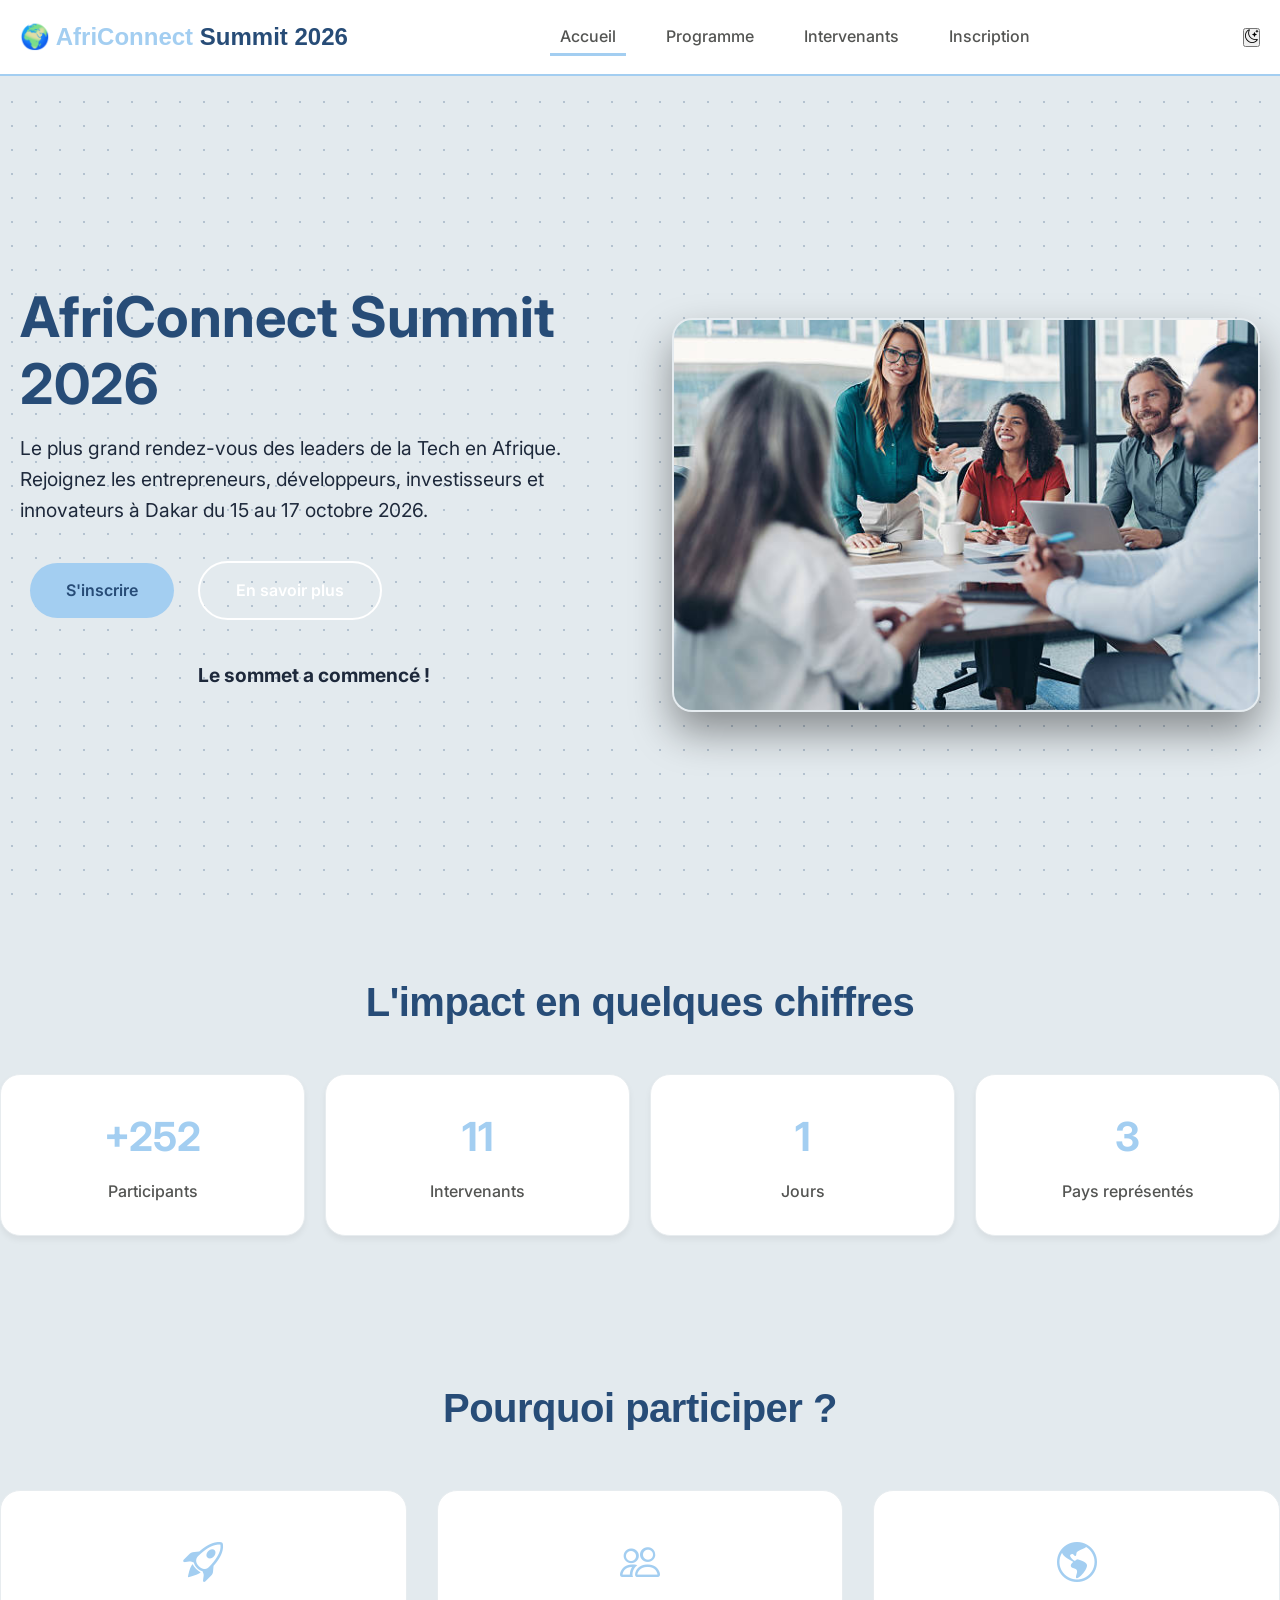
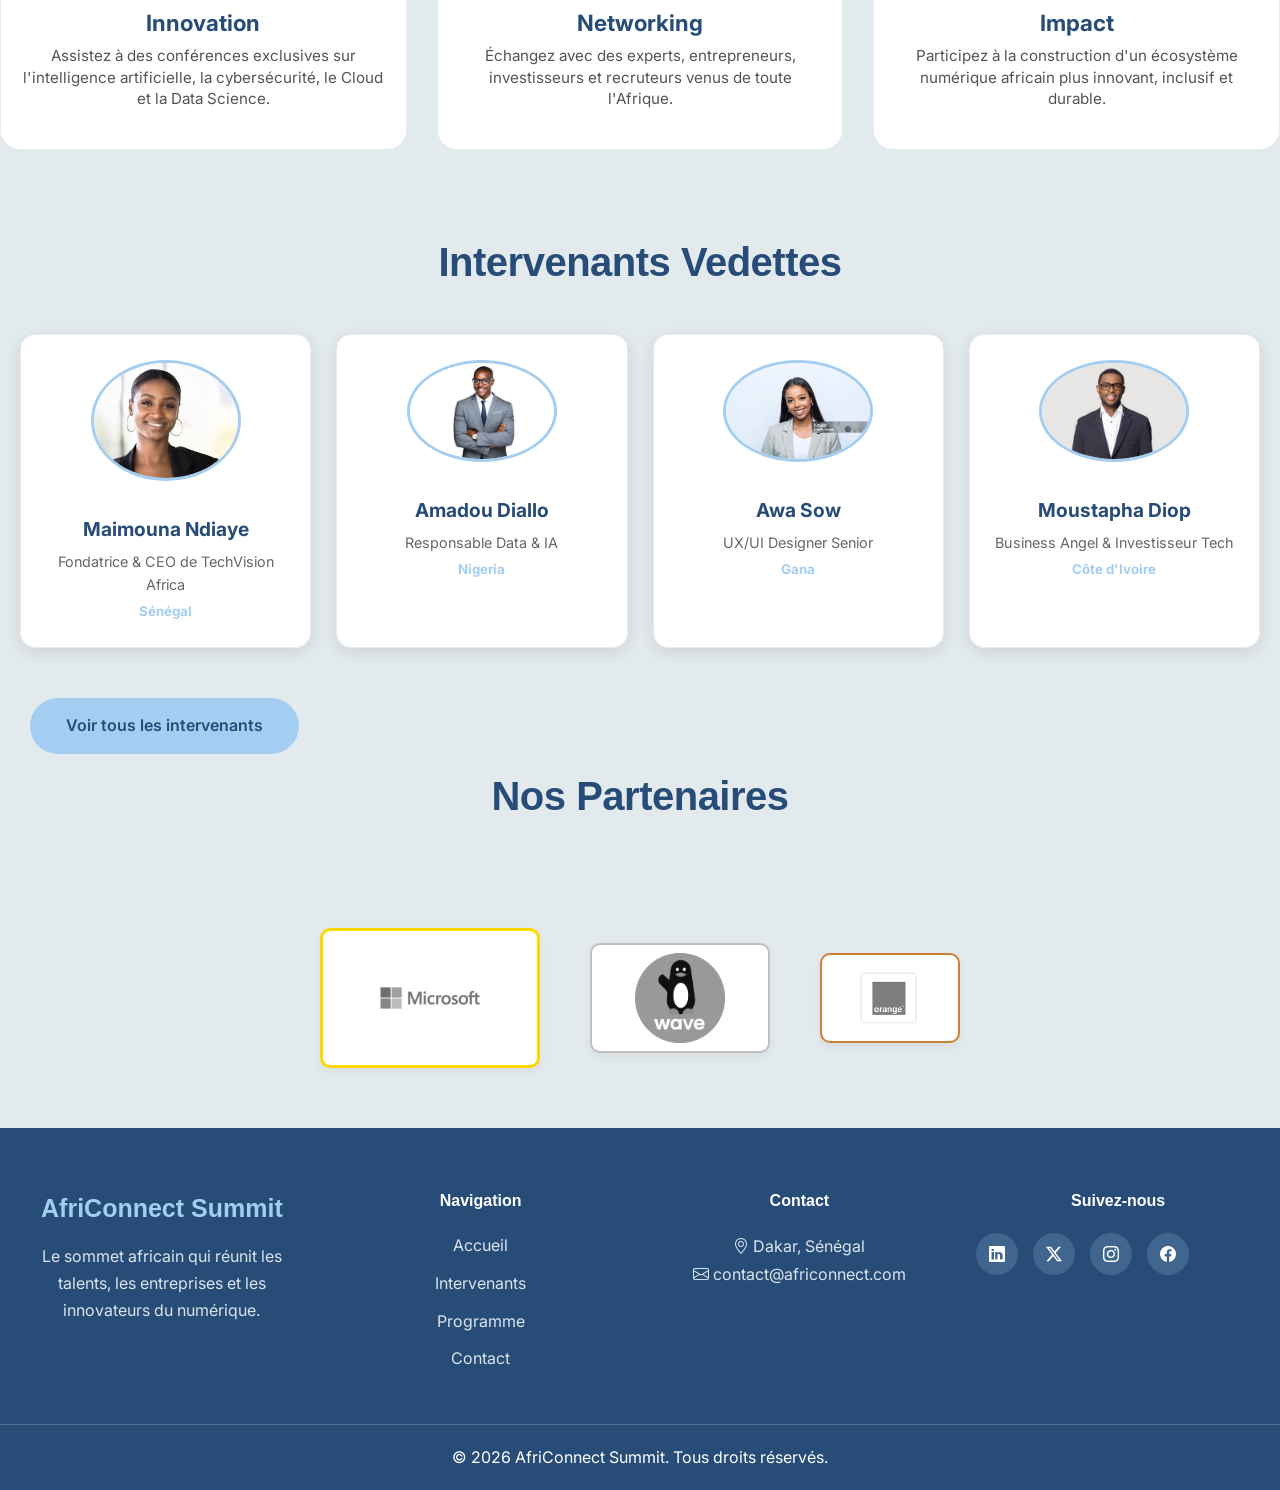
==== commit 6f819b11: "js : Finalisation du projet, correction W3C et mise a jour du README" ====
--- a/index.html
+++ b/index.html
@@ -42,7 +42,7 @@
     </header>
 
     <main>
-        <<section class="hero">
+        <section class="hero">
     <div class="hero-content">
         <!-- Texte à gauche (avec ton animation) -->
         <div class="hero-slide-right hero-text-side">
@@ -65,7 +65,7 @@
 
         <!-- Image à droite -->
         <div class="hero-image-side">
-            <img src="../images/image9.jpg" alt="AfriConnect Summit" class="hero-img-right">
+            <img src="images/image9.jpg" alt="AfriConnect Summit" class="hero-img-right">
         </div>
     </div>
 </section>
@@ -105,7 +105,7 @@
         <section id="speakers" class="container fade-in">
             <h2>Intervenants Vedettes</h2>
             <div class="speakers-grid">
-                <article class="speaker-card"><img src="images/maimounaNdiaye.jpg" alt="Photo intervenant"><h3>Maimouna Ndiaye</h3><p>Fondatrice & CEO de TechVision Africa</p><small>Sénégal</small></article>
+                <article class="speaker-card"><img src="images/MaimounaNdiaye.jpg" alt="Photo intervenant"><h3>Maimouna Ndiaye</h3><p>Fondatrice & CEO de TechVision Africa</p><small>Sénégal</small></article>
                 <article class="speaker-card"><img src="images/AmadouDiallo.jpg" alt="Photo intervenant"><h3>Amadou Diallo</h3><p>Responsable Data & IA</p><small>Nigeria</small></article>
                 <article class="speaker-card"><img src="images/AwaSow.jpg" alt="Photo intervenant"><h3>Awa Sow</h3><p>UX/UI Designer Senior</p><small>Gana</small></article>
                 <article class="speaker-card"><img src="images/MoustaphaDiop.jpg" alt="Photo intervenant"><h3>Moustapha Diop</h3><p>Business Angel & Investisseur Tech</p><small>Côte d'Ivoire</small></article>
--- a/css/style.css
+++ b/css/style.css
@@ -140,7 +140,7 @@
     color: #274C77 !important;
 }
 
-/* Si tu as un paragraphe de description ou un sous-titre que tu veux en noir pur pour un max de contraste */
+/* pour mettre un paragraphe de description ou un sous-titre que tu veux en noir pur pour un max de contraste */
 .hero p {
     color: #1e293b !important; 
 }
@@ -1086,9 +1086,7 @@
 body.dark-mode small {
     color: #f1f5f9 !important;
 }
-/* ==========================================
-   NAVIGATION ET FOOTER EN BLEU DE NUIT (DARK MODE)
-   ========================================== */
+/*NAVIGATION ET FOOTER EN BLEU DE NUIT (DARK MODE) */
 
 /* 1. La barre de navigation en haut */
 body.dark-mode header,
@@ -1119,9 +1117,7 @@
 body.dark-mode footer a:hover {
     color: #38bdf8 !important; /* Une touche de bleu turquoise lumineux au survol */
 }
-/* ==========================================
-   FORMULAIRE DE CONTACT ET FAQ EN MODE SOMBRE
-   ========================================== */
+/* FORMULAIRE DE CONTACT ET FAQ EN MODE SOMBRE */
 
 /* 1. Les blocs du formulaire de contact et des champs de saisie */
 body.dark-mode form,
@@ -1165,9 +1161,8 @@
     color: #f1f5f9 !important;
     background-color: transparent !important;
 }
-/* ==========================================
-   CORRECTION DE LA SECTION FAQ EN MODE SOMBRE
-   ========================================== */
+/*
+ CORRECTION DE LA SECTION FAQ EN MODE SOMBRE*/
 
 /* 1. On enlève le fond clair global derrière la FAQ */
 body.dark-mode .faq-section,
@@ -1195,13 +1190,7 @@
     color: #f1f5f9 !important;
     background-color: transparent !important;
 }
-/* ==========================================
-   CORRECTION DES BANDES ET DU TABLEAU EN MODE SOMBRE
-   ========================================== */
-/* ==========================================
-   CORRECTIF FINAL : SUPPRESSION DES BANDES & HARMONISATION
-   ========================================== */
-
+/* CORRECTION DES BANDES ET DU TABLEAU EN MODE SOMBRE*/
 /* 1. Rendre totalement transparentes les zones autour des boutons de jours et du fil d'Ariane */
 body.dark-mode .jours-container,
 body.dark-mode .filters,
@@ -1234,9 +1223,7 @@
     text-align: center;
 }
 
-/* ==========================================
-   STYLE DE LA BANNIÈRE DE PAGE (.page-banner) EN MODE SOMBRE
-   ========================================== */
+/* STYLE DE LA BANNIÈRE DE PAGE (.page-banner) EN MODE SOMBRE*/
 body.dark-mode .page-banner {
     background-color: #0b1329 !important; /* Fond bleu de nuit pour la bannière */
     border-bottom: 1px solid rgba(56, 189, 248, 0.15); /* Fine bordure lumineuse */
